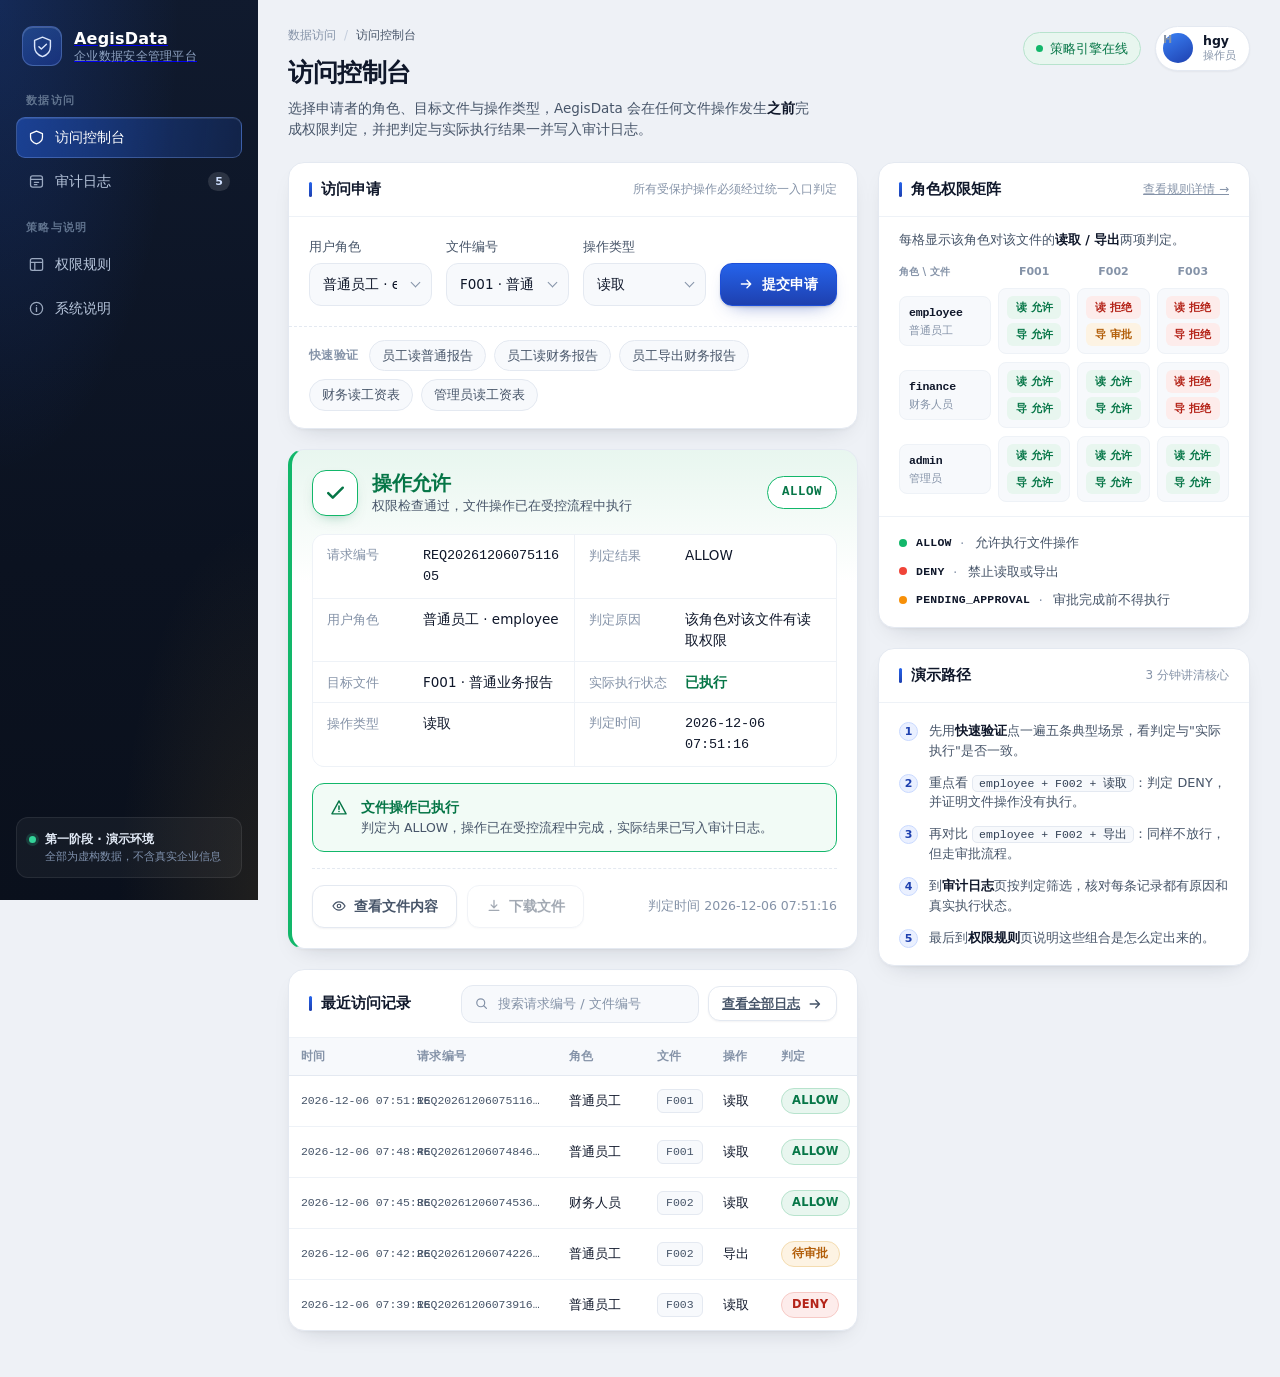
==== code/index.html @ 169d8019 "新增 code/ 干净代码目录（构建自动同步），更新全部截图为线上最终版" ====
<!DOCTYPE html>
<html lang="zh-CN">
<head>
<meta charset="UTF-8">
<meta name="viewport" content="width=device-width, initial-scale=1">
<title>访问控制台 · AegisData 企业数据安全管理平台</title>
<link rel="stylesheet" href="../static/style.css">
</head>
<body data-page="console">

<!-- ══════════ 侧边栏 ══════════ -->
<aside class="sidebar">
  <a class="brand" href="#console">
    <div class="brand__mark" aria-hidden="true">
      <svg viewBox="0 0 32 32" fill="none">
        <path d="M16 3 27 7.5v8.7c0 6.6-4.5 11.6-11 13.8-6.5-2.2-11-7.2-11-13.8V7.5L16 3Z"
              stroke="currentColor" stroke-width="2" stroke-linejoin="round"/>
        <path d="M11 16.2l3.4 3.4L21.5 13" stroke="currentColor" stroke-width="2"
              stroke-linecap="round" stroke-linejoin="round"/>
      </svg>
    </div>
    <div class="brand__text">
      <b>AegisData</b>
      <span>企业数据安全管理平台</span>
    </div>
  </a>

  <nav class="nav" aria-label="主导航">
    <p class="nav__group">数据访问</p>
    <a class="nav__item is-active" href="#console" aria-current="page">
      <svg viewBox="0 0 20 20" fill="none" aria-hidden="true">
        <path d="M10 2.5 17 5.5v4.3c0 3.6-2.8 6.4-7 7.7-4.2-1.3-7-4.1-7-7.7V5.5L10 2.5Z"
              stroke="currentColor" stroke-width="1.5" stroke-linejoin="round"/>
      </svg>
      <span>访问控制台</span>
    </a>
    <a class="nav__item" href="#audit">
      <svg viewBox="0 0 20 20" fill="none" aria-hidden="true">
        <rect x="3" y="3.5" width="14" height="13" rx="2.5" stroke="currentColor" stroke-width="1.5"/>
        <path d="M3 7.5h14M7.5 11h5M7.5 13.8h3" stroke="currentColor" stroke-width="1.5" stroke-linecap="round"/>
      </svg>
      <span>审计日志</span>
      <i class="nav__count" id="navCount">0</i>
    </a>

    <p class="nav__group">策略与说明</p>
    <a class="nav__item" href="#rules">
      <svg viewBox="0 0 20 20" fill="none" aria-hidden="true">
        <rect x="2.8" y="3.2" width="14.4" height="13.6" rx="2.2" stroke="currentColor" stroke-width="1.5"/>
        <path d="M2.8 7.6h14.4M8 7.6v9.2" stroke="currentColor" stroke-width="1.5"/>
      </svg>
      <span>权限规则</span>
    </a>
    <a class="nav__item" href="about.html">
      <svg viewBox="0 0 20 20" fill="none" aria-hidden="true">
        <circle cx="10" cy="10" r="7.2" stroke="currentColor" stroke-width="1.5"/>
        <path d="M10 9v4.4M10 6.6h.01" stroke="currentColor" stroke-width="1.6" stroke-linecap="round"/>
      </svg>
      <span>系统说明</span>
    </a>
  </nav>

  <div class="sidebar__foot">
    <div class="stage">
      <span class="stage__dot"></span>
      <div>
        <b>第一阶段 · 演示环境</b>
        <span>全部为虚构数据，不含真实企业信息</span>
      </div>
    </div>
  </div>
</aside>

<!-- ══════════ 主区域 ══════════ -->
<div class="main">

  <header class="topbar">
    <div class="topbar__head">
      <nav class="topbar__crumbs" aria-label="面包屑">
        <span>数据访问</span><span class="sep">/</span><b>访问控制台</b>
      </nav>
      <h1>访问控制台</h1>
      <p>选择申请者的角色、目标文件与操作类型，AegisData 会在任何文件操作发生<strong>之前</strong>完成权限判定，并把判定与实际执行结果一并写入审计日志。</p>
    </div>
    <div class="topbar__side">
      <span class="chip chip--ok">
        <span class="chip__pulse"></span>策略引擎在线
      </span>
      <div class="whoami">
        <span class="whoami__avatar">H</span>
        <div>
          <b>hgy</b>
          <span>操作员</span>
        </div>
      </div>
    </div>
  </header>

  <div class="grid">

    <!-- ── 左列 ── -->
    <div class="col">

      <!-- 访问申请表单 -->
      <section class="card card--form" id="request">
        <div class="card__head">
          <h2>访问申请</h2>
          <span class="hint">所有受保护操作必须经过统一入口判定</span>
        </div>

        <form class="form" id="requestForm" autocomplete="off">
          <div class="field">
            <label for="role">用户角色</label>
            <div class="select">
              <select id="role" name="user_role">
                <option value="employee">普通员工 · employee</option>
                <option value="finance">财务人员 · finance</option>
                <option value="admin">管理员 · admin</option>
              </select>
            </div>
          </div>

          <div class="field">
            <label for="file">文件编号</label>
            <div class="select">
              <select id="file" name="file_id">
                <option value="F001">F001 · 普通业务报告</option>
                <option value="F002">F002 · 内部财务报告</option>
                <option value="F003">F003 · 敏感工资表</option>
              </select>
            </div>
          </div>

          <div class="field">
            <label for="action">操作类型</label>
            <div class="select">
              <select id="action" name="action">
                <option value="read">读取</option>
                <option value="export">导出</option>
              </select>
            </div>
          </div>

          <button class="btn btn--primary" type="submit" id="submitBtn">
            <svg viewBox="0 0 20 20" fill="none" aria-hidden="true">
              <path d="M3 10h11M10 5.4 14.6 10 10 14.6" stroke="currentColor"
                    stroke-width="1.8" stroke-linecap="round" stroke-linejoin="round"/>
            </svg>
            <span>提交申请</span>
          </button>
        </form>

        <div class="quick">
          <span class="quick__label">快速验证</span>
          <button class="tbtn" type="button" data-r="employee" data-f="F001" data-a="read">员工读普通报告</button>
          <button class="tbtn" type="button" data-r="employee" data-f="F002" data-a="read">员工读财务报告</button>
          <button class="tbtn" type="button" data-r="employee" data-f="F002" data-a="export">员工导出财务报告</button>
          <button class="tbtn" type="button" data-r="finance" data-f="F003" data-a="read">财务读工资表</button>
          <button class="tbtn" type="button" data-r="admin" data-f="F003" data-a="read">管理员读工资表</button>
        </div>
      </section>

      <!-- 判定结果 -->
      <section class="card card--result is-allow" id="result" data-decision="ALLOW">
        <div class="result__top">
          <div class="verdict">
            <span class="verdict__icon" aria-hidden="true">
              <svg viewBox="0 0 24 24" fill="none">
                <path d="M5 12.6l4.4 4.4L19 7.4" stroke="currentColor" stroke-width="2.4"
                      stroke-linecap="round" stroke-linejoin="round"/>
              </svg>
            </span>
            <div class="verdict__text">
              <b id="verdictTitle">操作允许</b>
              <span id="verdictSub">权限检查通过，文件操作已在受控流程中执行</span>
            </div>
          </div>
          <span class="badge" id="decisionBadge">ALLOW</span>
        </div>

        <dl class="kv">
          <div><dt>请求编号</dt><dd class="mono" id="kvRequestId">—</dd></div>
          <div><dt>判定结果</dt><dd id="kvDecision">ALLOW</dd></div>
          <div><dt>用户角色</dt><dd id="kvRole">—</dd></div>
          <div><dt>判定原因</dt><dd id="kvReason">—</dd></div>
          <div><dt>目标文件</dt><dd id="kvFile">—</dd></div>
          <div><dt>实际执行状态</dt><dd id="kvExecuted">—</dd></div>
          <div><dt>操作类型</dt><dd id="kvAction">—</dd></div>
          <div><dt>判定时间</dt><dd class="mono" id="kvTime">—</dd></div>
        </dl>

        <!-- 拦截证据条 -->
        <div class="proof" id="proof">
          <span class="proof__icon" aria-hidden="true">
            <svg viewBox="0 0 24 24" fill="none">
              <path d="M12 3.5 20.5 19h-17L12 3.5Z" stroke="currentColor" stroke-width="1.7" stroke-linejoin="round"/>
              <path d="M12 9.6v4M12 16.2h.01" stroke="currentColor" stroke-width="1.9" stroke-linecap="round"/>
            </svg>
          </span>
          <div class="proof__text">
            <b id="proofTitle">文件操作已执行</b>
            <span id="proofDesc">判定为 ALLOW，操作已在受控流程中完成，实际结果已写入审计日志。</span>
          </div>
        </div>

        <div class="result__acts">
          <button class="btn btn--ghost" type="button" id="btnView" disabled>
            <svg viewBox="0 0 20 20" fill="none" aria-hidden="true">
              <path d="M2.5 10S5.4 4.8 10 4.8 17.5 10 17.5 10 14.6 15.2 10 15.2 2.5 10 2.5 10Z"
                    stroke="currentColor" stroke-width="1.5"/>
              <circle cx="10" cy="10" r="2.2" stroke="currentColor" stroke-width="1.5"/>
            </svg>
            查看文件内容
          </button>
          <button class="btn btn--ghost" type="button" id="btnExport" disabled>
            <svg viewBox="0 0 20 20" fill="none" aria-hidden="true">
              <path d="M10 3v9M6.4 8.6 10 12.2l3.6-3.6M4 15.5h12" stroke="currentColor"
                    stroke-width="1.6" stroke-linecap="round" stroke-linejoin="round"/>
            </svg>
            下载文件
          </button>
          <span class="result__note" id="resultNote"></span>
        </div>
      </section>

      <!-- 最近记录 -->
      <section class="card card--table" id="history">
        <div class="card__head">
          <h2>最近访问记录</h2>
          <div class="card__tools">
            <label class="search">
              <svg viewBox="0 0 20 20" fill="none" aria-hidden="true">
                <circle cx="9" cy="9" r="5.3" stroke="currentColor" stroke-width="1.6"/>
                <path d="M13 13l3.6 3.6" stroke="currentColor" stroke-width="1.6" stroke-linecap="round"/>
              </svg>
              <input type="search" id="search" placeholder="搜索请求编号 / 文件编号">
            </label>
            <a class="btn btn--ghost btn--sm" href="#audit">
              查看全部日志
              <svg viewBox="0 0 20 20" fill="none" aria-hidden="true">
                <path d="M4 10h11M11 5.4 15.6 10 11 14.6" stroke="currentColor"
                      stroke-width="1.7" stroke-linecap="round" stroke-linejoin="round"/>
              </svg>
            </a>
          </div>
        </div>

        <div class="tablewrap">
          <table class="table">
            <thead>
              <tr>
                <th>时间</th>
                <th>请求编号</th>
                <th>角色</th>
                <th>文件</th>
                <th>操作</th>
                <th>判定</th>
                <th>原因</th>
                <th class="ta-c">实际执行</th>
              </tr>
            </thead>
            <tbody id="historyBody"></tbody>
          </table>
        </div>
      </section>
    </div>

    <!-- ── 右列 ── -->
    <div class="col col--side">

      <!-- 权限矩阵 -->
      <section class="card card--matrix" id="matrix">
        <div class="card__head">
          <h2>角色权限矩阵</h2>
          <a class="hint" href="#rules">查看规则详情 →</a>
        </div>
        <p class="matrix__note">每格显示该角色对该文件的<strong>读取 / 导出</strong>两项判定。</p>

        <div class="matrix" role="table" aria-label="角色权限矩阵">
          <div class="matrix__row matrix__row--head" role="row">
            <span role="columnheader">角色 \ 文件</span>
            <span role="columnheader">F001</span>
            <span role="columnheader">F002</span>
            <span role="columnheader">F003</span>
          </div>

          <div class="matrix__row" role="row">
            <span class="matrix__role" role="rowheader"><b>employee</b><i>普通员工</i></span>
            <span class="cell"><i class="pill pill--allow">读 允许</i><i class="pill pill--allow">导 允许</i></span>
            <span class="cell"><i class="pill pill--deny">读 拒绝</i><i class="pill pill--pending">导 审批</i></span>
            <span class="cell"><i class="pill pill--deny">读 拒绝</i><i class="pill pill--deny">导 拒绝</i></span>
          </div>

          <div class="matrix__row" role="row">
            <span class="matrix__role" role="rowheader"><b>finance</b><i>财务人员</i></span>
            <span class="cell"><i class="pill pill--allow">读 允许</i><i class="pill pill--allow">导 允许</i></span>
            <span class="cell"><i class="pill pill--allow">读 允许</i><i class="pill pill--allow">导 允许</i></span>
            <span class="cell"><i class="pill pill--deny">读 拒绝</i><i class="pill pill--deny">导 拒绝</i></span>
          </div>

          <div class="matrix__row" role="row">
            <span class="matrix__role" role="rowheader"><b>admin</b><i>管理员</i></span>
            <span class="cell"><i class="pill pill--allow">读 允许</i><i class="pill pill--allow">导 允许</i></span>
            <span class="cell"><i class="pill pill--allow">读 允许</i><i class="pill pill--allow">导 允许</i></span>
            <span class="cell"><i class="pill pill--allow">读 允许</i><i class="pill pill--allow">导 允许</i></span>
          </div>
        </div>

        <ul class="legend">
          <li><span class="dot dot--allow"></span><b>ALLOW</b>允许执行文件操作</li>
          <li><span class="dot dot--deny"></span><b>DENY</b>禁止读取或导出</li>
          <li><span class="dot dot--pending"></span><b>PENDING_APPROVAL</b>审批完成前不得执行</li>
        </ul>
      </section>

      <!-- 演示路径 -->
      <section class="card">
        <div class="card__head">
          <h2>演示路径</h2>
          <span class="hint">3 分钟讲清核心</span>
        </div>
        <ol class="notes">
          <li>先用<strong>快速验证</strong>点一遍五条典型场景，看判定与"实际执行"是否一致。</li>
          <li>重点看 <code>employee + F002 + 读取</code>：判定 DENY，并证明文件操作没有执行。</li>
          <li>再对比 <code>employee + F002 + 导出</code>：同样不放行，但走审批流程。</li>
          <li>到<strong>审计日志</strong>页按判定筛选，核对每条记录都有原因和真实执行状态。</li>
          <li>最后到<strong>权限规则</strong>页说明这些组合是怎么定出来的。</li>
        </ol>
      </section>
    </div>
  </div>
</div>

<!-- 结果播报（读屏） -->
<p class="sr-only" id="live" role="status" aria-live="polite"></p>

<script src="../static/app.js"></script>
</body>
</html>
---- static/style.css ----
/* ══════════════════════════════════════════════════════════════
   AegisData · 企业数据安全管理平台
   第一阶段前端初稿样式
   ══════════════════════════════════════════════════════════════ */

/* ── 设计令牌 ── */
:root {
  /* 中性色 */
  --bg:            #eef1f6;
  --bg-deep:       #0b1220;
  --surface:       #ffffff;
  --surface-soft:  #f7f9fc;
  --line:          #e4e9f1;
  --line-soft:     #eef2f7;

  /* 文字 */
  --ink:           #0f172a;
  --ink-2:         #475569;
  --ink-3:         #8593a8;

  /* 品牌 */
  --brand:         #1e40af;
  --brand-2:       #2563eb;
  --brand-soft:    #eaf0ff;
  --brand-line:    #c9d9ff;

  --gold:          #b98a2e;

  /* 状态 */
  --allow:         #067647;
  --allow-bg:      #e8f6ef;
  --allow-line:    #b7e3cd;

  --deny:          #b42318;
  --deny-bg:       #fdeceb;
  --deny-line:     #f6c9c5;

  --pending:       #b25e09;
  --pending-bg:    #fdf3e3;
  --pending-line:  #f4dcb0;

  /* 几何 */
  --r-sm: 8px;
  --r:    12px;
  --r-lg: 16px;
  --r-xl: 20px;

  --shadow-sm: 0 1px 2px rgba(15, 23, 42, .05);
  --shadow:    0 2px 4px -2px rgba(15, 23, 42, .06), 0 10px 26px -14px rgba(15, 23, 42, .22);
  --shadow-lg: 0 24px 60px -28px rgba(15, 23, 42, .38);

  --font: "Inter", "Segoe UI Variable Text", "Segoe UI", system-ui,
          -apple-system, "PingFang SC", "Hiragino Sans GB",
          "Microsoft YaHei UI", "Noto Sans SC", sans-serif;
  --mono: "JetBrains Mono", "Cascadia Mono", ui-monospace, "SF Mono",
          Consolas, "Courier New", monospace;

  --sidebar-w: 258px;
}

/* ── 基础 ── */
*, *::before, *::after { box-sizing: border-box; }

html { -webkit-text-size-adjust: 100%; }

body {
  margin: 0;
  min-height: 100vh;
  display: flex;
  font-family: var(--font);
  font-size: 14px;
  line-height: 1.55;
  color: var(--ink);
  background: var(--bg);
  -webkit-font-smoothing: antialiased;
  text-rendering: optimizeLegibility;
}

h1, h2, h3, p, dl, dd, ol, ul, figure { margin: 0; }
ol, ul { padding: 0; list-style: none; }
b, strong { font-weight: 600; }
button, input, select { font: inherit; color: inherit; }
svg { display: block; }

.mono { font-family: var(--mono); font-size: 12.5px; letter-spacing: -.1px; }
.ta-c { text-align: center; }

.sr-only {
  position: absolute; width: 1px; height: 1px; padding: 0; margin: -1px;
  overflow: hidden; clip: rect(0 0 0 0); white-space: nowrap; border: 0;
}

:focus-visible {
  outline: 2px solid var(--brand-2);
  outline-offset: 2px;
  border-radius: 4px;
}

/* ══════════ 侧边栏 ══════════ */
.sidebar {
  width: var(--sidebar-w);
  flex: 0 0 var(--sidebar-w);
  display: flex;
  flex-direction: column;
  gap: 26px;
  padding: 22px 16px;
  color: #cfd9ea;
  background:
    radial-gradient(120% 90% at 0% 0%, rgba(37, 99, 235, .22), transparent 58%),
    radial-gradient(90% 70% at 100% 100%, rgba(185, 138, 46, .12), transparent 60%),
    linear-gradient(178deg, #101a2e 0%, #0b1220 62%, #0a101c 100%);
  position: sticky;
  top: 0;
  height: 100vh;
}

.brand { display: flex; align-items: center; gap: 12px; padding: 4px 6px 0; }

.brand__mark {
  width: 40px; height: 40px;
  flex: 0 0 40px;
  display: grid; place-items: center;
  color: #dbe6fb;
  border-radius: 11px;
  background: linear-gradient(150deg, rgba(59, 130, 246, .34), rgba(30, 64, 175, .5));
  border: 1px solid rgba(147, 180, 250, .3);
  box-shadow: inset 0 1px 0 rgba(255, 255, 255, .16);
}
.brand__mark svg { width: 23px; height: 23px; }

.brand__text { display: flex; flex-direction: column; line-height: 1.25; min-width: 0; }
.brand__text b {
  font-size: 16px; font-weight: 650; letter-spacing: .2px; color: #fff;
}
.brand__text span { font-size: 11.5px; color: #8fa3c2; letter-spacing: .3px; }

.nav { display: flex; flex-direction: column; gap: 3px; }

.nav__group {
  font-size: 10.5px; font-weight: 600; letter-spacing: .13em;
  text-transform: uppercase; color: #61748f;
  padding: 0 10px; margin: 14px 0 6px;
}
.nav__group:first-child { margin-top: 0; }

.nav__item {
  display: flex; align-items: center; gap: 10px;
  padding: 9px 11px;
  border-radius: 9px;
  font-size: 13.5px;
  color: #b9c7dd;
  text-decoration: none;
  border: 1px solid transparent;
  transition: background .16s, color .16s, border-color .16s;
}
.nav__item svg { width: 17px; height: 17px; flex: 0 0 17px; opacity: .82; }
.nav__item:hover { background: rgba(255, 255, 255, .055); color: #eaf0fa; }

.nav__item.is-active {
  color: #fff;
  background: linear-gradient(96deg, rgba(37, 99, 235, .46), rgba(37, 99, 235, .16));
  border-color: rgba(129, 166, 247, .34);
  box-shadow: inset 0 1px 0 rgba(255, 255, 255, .1);
}
.nav__item.is-active svg { opacity: 1; }

.nav__count {
  margin-left: auto;
  font-style: normal; font-size: 11px; font-weight: 600;
  padding: 1px 7px; border-radius: 999px;
  color: #cfe0ff; background: rgba(255, 255, 255, .12);
}

.sidebar__foot { margin-top: auto; }

.stage {
  display: flex; gap: 9px; align-items: flex-start;
  padding: 12px;
  border-radius: var(--r);
  background: rgba(255, 255, 255, .045);
  border: 1px solid rgba(255, 255, 255, .08);
}
.stage__dot {
  width: 7px; height: 7px; flex: 0 0 7px; margin-top: 6px;
  border-radius: 50%; background: #34d399;
  box-shadow: 0 0 0 3px rgba(52, 211, 153, .18);
}
.stage b { display: block; font-size: 12px; color: #e3ebf7; }
.stage span { display: block; font-size: 11px; color: #7f91ad; line-height: 1.5; }

/* ══════════ 主区域 ══════════ */
.main {
  flex: 1 1 auto;
  min-width: 0;
  padding: 26px 30px 46px;
}

/* ── 顶栏 ── */
.topbar {
  display: flex; align-items: flex-start; justify-content: space-between;
  gap: 26px; flex-wrap: wrap;
  margin-bottom: 22px;
}
.topbar__head h1 {
  font-size: 25px; font-weight: 650; letter-spacing: -.4px;
}
.topbar__head p {
  margin-top: 6px; max-width: 62ch;
  font-size: 13.5px; color: var(--ink-2);
}
.topbar__head strong { color: var(--ink); font-weight: 600; }

.topbar__side { display: flex; align-items: center; gap: 14px; }

.chip {
  display: inline-flex; align-items: center; gap: 7px;
  padding: 6px 12px; border-radius: 999px;
  font-size: 12.5px; font-weight: 550;
}
.chip--ok {
  color: var(--allow);
  background: var(--allow-bg);
  border: 1px solid var(--allow-line);
}
.chip__pulse {
  width: 7px; height: 7px; border-radius: 50%; background: #12b76a;
  box-shadow: 0 0 0 0 rgba(18, 183, 106, .5);
  animation: pulse 2.4s ease-out infinite;
}
@keyframes pulse {
  0%   { box-shadow: 0 0 0 0 rgba(18, 183, 106, .45); }
  70%  { box-shadow: 0 0 0 8px rgba(18, 183, 106, 0); }
  100% { box-shadow: 0 0 0 0 rgba(18, 183, 106, 0); }
}

.whoami {
  display: flex; align-items: center; gap: 10px;
  padding: 6px 13px 6px 7px;
  border-radius: 999px;
  background: var(--surface);
  border: 1px solid var(--line);
  box-shadow: var(--shadow-sm);
}
.whoami__avatar {
  width: 30px; height: 30px; flex: 0 0 30px;
  display: grid; place-items: center;
  border-radius: 50%;
  font-size: 13px; font-weight: 650; color: #fff;
  background: linear-gradient(150deg, #3b82f6, #1e40af);
}
.whoami b { display: block; font-size: 12.5px; line-height: 1.3; }
.whoami span { display: block; font-size: 11px; color: var(--ink-3); line-height: 1.3; }

/* ── 栅格 ── */
.grid {
  display: grid;
  grid-template-columns: minmax(0, 1fr) 372px;
  gap: 20px;
  align-items: start;
}
.col { display: flex; flex-direction: column; gap: 20px; min-width: 0; }

@media (max-width: 1220px) {
  .grid { grid-template-columns: minmax(0, 1fr); }
  .col--side { flex-direction: row; flex-wrap: wrap; }
  .col--side > .card { flex: 1 1 340px; }
}

/* ── 卡片 ── */
.card {
  background: var(--surface);
  border: 1px solid var(--line);
  border-radius: var(--r-lg);
  box-shadow: var(--shadow);
  overflow: hidden;
}

.card__head {
  display: flex; align-items: center; justify-content: space-between;
  gap: 14px; flex-wrap: wrap;
  padding: 15px 20px;
  border-bottom: 1px solid var(--line-soft);
}
.card__head h2 {
  font-size: 14.5px; font-weight: 650; letter-spacing: -.1px;
  display: flex; align-items: center; gap: 9px;
}
.card__head h2::before {
  content: ""; width: 3px; height: 15px; border-radius: 2px;
  background: linear-gradient(180deg, var(--brand-2), var(--brand));
}
.hint { font-size: 12px; color: var(--ink-3); }
.card__tools { display: flex; align-items: center; gap: 9px; }

/* ══════════ 表单 ══════════ */
.form {
  display: grid;
  grid-template-columns: repeat(3, minmax(0, 1fr)) auto;
  gap: 14px;
  align-items: end;
  padding: 20px;
}
@media (max-width: 900px) {
  .form { grid-template-columns: minmax(0, 1fr); }
}

.field { display: flex; flex-direction: column; gap: 7px; min-width: 0; }
.field label { font-size: 12.5px; font-weight: 550; color: var(--ink-2); }

.select { position: relative; }
.select::after {
  content: ""; position: absolute; right: 13px; top: 50%;
  width: 7px; height: 7px; margin-top: -5px;
  border-right: 1.7px solid var(--ink-3);
  border-bottom: 1.7px solid var(--ink-3);
  transform: rotate(45deg);
  pointer-events: none;
}
.select select {
  appearance: none; -webkit-appearance: none;
  width: 100%;
  padding: 10px 34px 10px 13px;
  border-radius: var(--r);
  border: 1px solid var(--line);
  background: var(--surface-soft);
  font-size: 13.5px; font-weight: 500;
  cursor: pointer;
  transition: border-color .16s, box-shadow .16s, background .16s;
}
.select select:hover { border-color: #cfd8e6; background: #fff; }
.select select:focus {
  outline: none;
  border-color: var(--brand-2);
  background: #fff;
  box-shadow: 0 0 0 3.5px rgba(37, 99, 235, .13);
}

/* ── 按钮 ── */
.btn {
  display: inline-flex; align-items: center; justify-content: center; gap: 7px;
  padding: 10px 18px;
  border-radius: var(--r);
  border: 1px solid transparent;
  font-size: 13.5px; font-weight: 600;
  cursor: pointer;
  white-space: nowrap;
  transition: transform .1s, background .16s, border-color .16s,
              color .16s, box-shadow .16s, opacity .16s;
}
.btn svg { width: 16px; height: 16px; }
.btn:active { transform: translateY(1px); }

.btn--primary {
  color: #fff;
  background: linear-gradient(180deg, var(--brand-2), var(--brand));
  border-color: #1d4ed8;
  box-shadow: 0 1px 2px rgba(15, 23, 42, .18), 0 8px 20px -12px rgba(30, 64, 175, .75);
}
.btn--primary:hover { background: linear-gradient(180deg, #3b82f6, #1d4ed8); }
.btn--primary[disabled] { opacity: .6; cursor: progress; }

.btn--ghost {
  color: var(--ink-2);
  background: var(--surface);
  border-color: var(--line);
  box-shadow: var(--shadow-sm);
}
.btn--ghost:hover:not([disabled]) {
  color: var(--brand);
  border-color: var(--brand-line);
  background: var(--brand-soft);
}
.btn--ghost[disabled] { opacity: .5; cursor: not-allowed; }
.btn--sm { padding: 7px 13px; font-size: 12.5px; }

/* ── 快速验证 ── */
.quick {
  display: flex; align-items: center; gap: 8px; flex-wrap: wrap;
  padding: 13px 20px 17px;
  border-top: 1px dashed var(--line);
}
.quick__label {
  font-size: 11.5px; font-weight: 600; letter-spacing: .04em;
  color: var(--ink-3); margin-right: 2px;
}
.tbtn {
  padding: 5px 12px;
  border-radius: 999px;
  border: 1px solid var(--line);
  background: var(--surface-soft);
  font-size: 12.5px; color: var(--ink-2);
  cursor: pointer;
  transition: all .15s;
}
.tbtn:hover {
  color: var(--brand); border-color: var(--brand-line);
  background: var(--brand-soft);
}

/* ══════════ 判定结果 ══════════ */
.card--result {
  position: relative;
  padding: 20px;
  border-left: 4px solid var(--accent-line, var(--allow-line));
  background:
    linear-gradient(180deg, var(--accent-bg, var(--allow-bg)) 0%, rgba(255, 255, 255, 0) 132px),
    var(--surface);
}

.card--result.is-allow {
  --accent: var(--allow); --accent-bg: var(--allow-bg);
  --accent-line: #12b76a; --accent-soft: #f2fbf6;
}
.card--result.is-deny {
  --accent: var(--deny); --accent-bg: var(--deny-bg);
  --accent-line: #f04438; --accent-soft: #fef6f5;
}
.card--result.is-pending {
  --accent: var(--pending); --accent-bg: var(--pending-bg);
  --accent-line: #f79009; --accent-soft: #fffaf2;
}

.card--result.is-flash { animation: flash .5s ease-out; }
@keyframes flash {
  0%   { box-shadow: 0 0 0 0 color-mix(in srgb, var(--accent) 34%, transparent); }
  100% { box-shadow: 0 0 0 14px transparent; }
}

.result__top {
  display: flex; align-items: center; justify-content: space-between;
  gap: 16px; flex-wrap: wrap;
  margin-bottom: 18px;
}

.verdict { display: flex; align-items: center; gap: 14px; min-width: 0; }

.verdict__icon {
  width: 46px; height: 46px; flex: 0 0 46px;
  display: grid; place-items: center;
  border-radius: 14px;
  color: var(--accent);
  background: #fff;
  border: 1px solid var(--accent-line);
  box-shadow: 0 6px 16px -10px color-mix(in srgb, var(--accent) 70%, transparent);
}
.verdict__icon svg { width: 25px; height: 25px; }

.verdict__text b {
  display: block;
  font-size: 20px; font-weight: 650; letter-spacing: -.3px;
  color: var(--accent);
  line-height: 1.3;
}
.verdict__text span { display: block; font-size: 13px; color: var(--ink-2); }

.badge {
  padding: 6px 14px;
  border-radius: 999px;
  font-family: var(--mono);
  font-size: 12.5px; font-weight: 600; letter-spacing: .04em;
  color: var(--accent);
  background: #fff;
  border: 1px solid var(--accent-line);
}

/* 键值表 */
.kv {
  display: grid;
  grid-template-columns: repeat(2, minmax(0, 1fr));
  gap: 1px;
  background: var(--line-soft);
  border: 1px solid var(--line-soft);
  border-radius: var(--r);
  overflow: hidden;
}
.kv > div {
  display: flex; align-items: baseline; gap: 12px;
  padding: 10px 14px;
  background: var(--surface);
}
.kv dt {
  flex: 0 0 84px;
  font-size: 12.5px; color: var(--ink-3);
}
.kv dd {
  flex: 1 1 auto; min-width: 0;
  font-size: 13.5px; font-weight: 500;
  overflow-wrap: anywhere;
}
@media (max-width: 760px) { .kv { grid-template-columns: minmax(0, 1fr); } }

/* 拦截证据条 */
.proof {
  display: flex; align-items: flex-start; gap: 12px;
  margin-top: 16px;
  padding: 13px 16px;
  border-radius: var(--r);
  background: var(--accent-soft);
  border: 1px solid var(--accent-line);
}
.proof__icon { color: var(--accent); flex: 0 0 20px; margin-top: 1px; }
.proof__icon svg { width: 20px; height: 20px; }
.proof__text b { display: block; font-size: 13.5px; color: var(--accent); }
.proof__text span { display: block; font-size: 12.5px; color: var(--ink-2); }

.result__acts {
  display: flex; align-items: center; gap: 10px; flex-wrap: wrap;
  margin-top: 16px;
  padding-top: 16px;
  border-top: 1px dashed var(--line);
}
.result__note { font-size: 12.5px; color: var(--ink-3); margin-left: auto; }

/* ══════════ 表格 ══════════ */
.card--table .card__head { padding-bottom: 14px; }

.search {
  display: flex; align-items: center; gap: 7px;
  padding: 7px 12px;
  border-radius: var(--r);
  background: var(--surface-soft);
  border: 1px solid var(--line);
  transition: border-color .16s, box-shadow .16s, background .16s;
}
.search:focus-within {
  background: #fff;
  border-color: var(--brand-2);
  box-shadow: 0 0 0 3.5px rgba(37, 99, 235, .13);
}
.search svg { width: 15px; height: 15px; color: var(--ink-3); }
.search input {
  width: 190px; border: 0; background: none; outline: none;
  font-size: 13px;
}
.filters .search input { width: 236px; }
.search input::placeholder { color: var(--ink-3); }

.tablewrap { overflow-x: auto; }

.table { width: 100%; border-collapse: collapse; table-layout: fixed; }
.table th {
  padding: 10px 12px;
  font-size: 11.5px; font-weight: 600; letter-spacing: .03em;
  color: var(--ink-3);
  text-align: left; white-space: nowrap;
  background: var(--surface-soft);
  border-bottom: 1px solid var(--line);
  position: sticky; top: 0; z-index: 1;
}
.table td {
  padding: 12px;
  font-size: 13px;
  border-bottom: 1px solid var(--line-soft);
  vertical-align: middle;
}

/* 列宽（table-layout: fixed） */
.table th:nth-child(1), .table td:nth-child(1) { width: 116px; }  /* 时间 */
.table th:nth-child(2), .table td:nth-child(2) { width: 152px; }  /* 请求编号 */
.table th:nth-child(3), .table td:nth-child(3) { width: 88px;  }  /* 角色 */
.table th:nth-child(4), .table td:nth-child(4) { width: 66px;  }  /* 文件 */
.table th:nth-child(5), .table td:nth-child(5) { width: 58px;  }  /* 操作 */
.table th:nth-child(6), .table td:nth-child(6) { width: 104px; }  /* 判定 */
.table th:nth-child(8), .table td:nth-child(8) { width: 100px; }  /* 实际执行 */

.table td.c-time { font-size: 11.5px; white-space: nowrap; }
.table td.c-req  { font-size: 11.5px; white-space: nowrap; overflow: hidden; text-overflow: ellipsis; }
.table td.c-act  { white-space: nowrap; }

/* 长代码标识符（如 check_permission）允许在符号处换行，避免撑破单元格 */
.table td .mono, .table td code { overflow-wrap: anywhere; word-break: break-word; }
.table tbody tr:last-child td { border-bottom: 0; }
.table tbody tr { transition: background .14s; }
.table tbody tr:hover { background: #f9fbfe; }
.table tbody tr.is-new { animation: rowin .45s ease-out; }
@keyframes rowin {
  from { background: #eaf2ff; }
  to   { background: transparent; }
}
.table .mono { color: var(--ink-2); }
.table .reason {
  color: var(--ink-2);
  overflow: hidden; text-overflow: ellipsis; white-space: nowrap;
}

/* 表格内小徽标 */
.tag {
  display: inline-block;
  padding: 3px 10px;
  border-radius: 999px;
  font-size: 11.5px; font-weight: 600; letter-spacing: .02em;
  white-space: nowrap;
}
.tag--allow   { color: var(--allow);   background: var(--allow-bg);   border: 1px solid var(--allow-line); }
.tag--deny    { color: var(--deny);    background: var(--deny-bg);    border: 1px solid var(--deny-line); }
.tag--pending { color: var(--pending); background: var(--pending-bg); border: 1px solid var(--pending-line); }

.tag-code {
  display: inline-block;
  padding: 2px 8px; border-radius: 6px;
  font-family: var(--mono); font-size: 11.5px; font-weight: 500;
  color: var(--ink-2); background: var(--surface-soft);
  border: 1px solid var(--line);
}

.exec { display: inline-flex; align-items: center; gap: 6px; font-size: 12.5px; font-weight: 550; white-space: nowrap; }
.exec svg { width: 15px; height: 15px; }
.exec--yes { color: var(--allow); }
.exec--no  { color: var(--ink-3); }

.empty {
  padding: 34px 20px;
  text-align: center;
  font-size: 13px; color: var(--ink-3);
}

/* ══════════ 权限矩阵 ══════════ */
.matrix__note {
  padding: 13px 20px 0;
  font-size: 12.5px; color: var(--ink-2);
}
.matrix__note strong { color: var(--ink); }

.matrix {
  padding: 14px 20px 4px;
  display: flex; flex-direction: column;
  gap: 8px;
  max-width: 620px;
}

.matrix__row {
  display: grid;
  grid-template-columns: 92px repeat(3, minmax(0, 1fr));
  gap: 7px;
  align-items: center;
}
.matrix__row--head span {
  display: flex; align-items: center;
  font-size: 11px; font-weight: 600; letter-spacing: 0;
  color: var(--ink-3);
  text-align: center;
  white-space: nowrap;
}
.matrix__row--head span:nth-child(n+2) { justify-content: center; }
.matrix__row--head span:first-child { text-align: left; justify-content: flex-start; font-size: 10px; }

.matrix__role {
  display: flex; flex-direction: column;
  padding: 7px 9px;
  border-radius: var(--r-sm);
  background: var(--surface-soft);
  border: 1px solid var(--line-soft);
}
.matrix__role b {
  font-family: var(--mono);
  font-size: 11.5px; font-weight: 600; color: var(--ink);
  letter-spacing: -.2px;
}
.matrix__role i { font-style: normal; font-size: 10.5px; color: var(--ink-3); }

.cell {
  display: flex; flex-direction: column; gap: 4px;
  padding: 7px 8px;
  border-radius: var(--r-sm);
  background: var(--surface-soft);
  border: 1px solid var(--line-soft);
}

.pill {
  display: block;
  padding: 3px 8px;
  border-radius: 6px;
  font-style: normal;
  font-size: 11px; font-weight: 600; letter-spacing: .01em;
  text-align: center;
  white-space: nowrap;
}
.pill--allow   { color: var(--allow);   background: var(--allow-bg); }
.pill--deny    { color: var(--deny);    background: var(--deny-bg); }
.pill--pending { color: var(--pending); background: var(--pending-bg); }

.legend {
  display: flex; flex-direction: column; gap: 9px;
  padding: 16px 20px 18px;
  margin-top: 10px;
  border-top: 1px solid var(--line-soft);
}
.legend li {
  display: flex; align-items: center; gap: 9px;
  font-size: 12.5px; color: var(--ink-2);
}
.legend b {
  font-family: var(--mono); font-size: 11.5px; letter-spacing: .02em;
  color: var(--ink);
}
.legend b::after { content: " · "; color: var(--ink-3); font-weight: 400; }

.dot { width: 8px; height: 8px; flex: 0 0 8px; border-radius: 50%; }
.dot--allow   { background: #12b76a; }
.dot--deny    { background: #f04438; }
.dot--pending { background: #f79009; }

/* ══════════ 系统说明 ══════════ */
.notes {
  counter-reset: n;
  display: flex; flex-direction: column; gap: 12px;
  padding: 18px 20px;
}
.notes li {
  counter-increment: n;
  position: relative;
  padding-left: 30px;
  font-size: 12.8px; color: var(--ink-2);
}
.notes li::before {
  content: counter(n);
  position: absolute; left: 0; top: 1px;
  width: 19px; height: 19px;
  display: grid; place-items: center;
  border-radius: 50%;
  font-size: 11px; font-weight: 650;
  color: var(--brand);
  background: var(--brand-soft);
  border: 1px solid var(--brand-line);
}
.notes strong { color: var(--ink); font-weight: 600; }
.notes code {
  font-family: var(--mono); font-size: 11.5px;
  padding: 1px 6px; border-radius: 5px;
  color: #334155; background: var(--surface-soft);
  border: 1px solid var(--line);
}

.disclaimer {
  padding: 13px 20px 17px;
  font-size: 11.8px; line-height: 1.6; color: var(--ink-3);
  border-top: 1px dashed var(--line);
  background: var(--surface-soft);
}

/* ══════════════════════════════════════════════════════════════
   多页站：页面级组件
   ══════════════════════════════════════════════════════════════ */

/* ── 通用小工具 ── */
.stack   { display: flex; flex-direction: column; gap: 20px; }
.mt-20   { margin-top: 20px; }
.muted   { color: var(--ink-3); }

.topbar__crumbs {
  display: flex; align-items: center; gap: 8px;
  font-size: 12px; color: var(--ink-3);
  margin-bottom: 9px;
}
.topbar__crumbs b { color: var(--ink-2); font-weight: 550; }
.topbar__crumbs .sep { color: #c3cddc; }

.topbar__acts { display: flex; align-items: center; gap: 9px; }
.topbar__side { flex-wrap: wrap; justify-content: flex-end; }

/* ── 统计卡 ── */
.stats {
  display: grid;
  grid-template-columns: repeat(4, minmax(0, 1fr));
  gap: 14px;
}
@media (max-width: 1000px) { .stats { grid-template-columns: repeat(2, minmax(0, 1fr)); } }
@media (max-width: 560px)  { .stats { grid-template-columns: minmax(0, 1fr); } }

.stat {
  position: relative;
  padding: 15px 17px;
  border-radius: var(--r-lg);
  background: var(--surface);
  border: 1px solid var(--line);
  box-shadow: var(--shadow-sm);
  overflow: hidden;
}
.stat::before {
  content: ""; position: absolute; inset: 0 auto 0 0; width: 3px;
  background: var(--accent, #cbd5e1);
}
.stat dt {
  font-size: 12px; color: var(--ink-3);
  display: flex; align-items: center; gap: 6px;
}
.stat dd {
  margin: 6px 0 0;
  font-size: 26px; font-weight: 650; letter-spacing: -.6px;
  line-height: 1.15;
  font-variant-numeric: tabular-nums;
}
.stat__sub { display: block; margin-top: 3px; font-size: 11.5px; color: var(--ink-3); }
.stat--allow   { --accent: #12b76a; }
.stat--deny    { --accent: #f04438; }
.stat--pending { --accent: #f79009; }
.stat--all     { --accent: var(--brand-2); }

/* ── 筛选栏 ── */
.filters {
  display: flex; align-items: center; gap: 10px; flex-wrap: wrap;
  padding: 14px 20px;
  border-bottom: 1px solid var(--line-soft);
  background: var(--surface-soft);
}
.filters__label { font-size: 12px; color: var(--ink-3); }
.filters__grow  { flex: 1 1 auto; }

.seg {
  display: inline-flex; gap: 2px;
  padding: 3px;
  border-radius: 10px;
  background: #e9eef6;
  border: 1px solid var(--line);
}
.seg__btn {
  padding: 6px 13px;
  border: 0; border-radius: 7px;
  background: transparent;
  font-size: 12.5px; font-weight: 550; color: var(--ink-2);
  cursor: pointer;
  transition: background .15s, color .15s, box-shadow .15s;
}
.seg__btn:hover { color: var(--ink); }
.seg__btn[aria-pressed="true"] {
  color: var(--brand);
  background: #fff;
  box-shadow: 0 1px 3px rgba(15, 23, 42, .13);
}

/* ── 表格行可点 ── */
.table tbody tr.is-row { cursor: pointer; }
.table tbody tr.is-row[aria-selected="true"] {
  background: var(--brand-soft);
  box-shadow: inset 3px 0 0 var(--brand-2);
}
.table tbody tr.is-row:focus-visible { outline-offset: -2px; }

.linkbtn {
  border: 0; background: none; padding: 0;
  font-size: 12.5px; font-weight: 550; color: var(--brand-2);
  cursor: pointer;
}
.linkbtn:hover { text-decoration: underline; }

/* ── 详情抽屉（审计日志） ── */
.drawer {
  position: fixed; inset: 0 0 0 auto;
  width: 408px; max-width: 92vw;
  display: flex; flex-direction: column;
  background: var(--surface);
  border-left: 1px solid var(--line);
  box-shadow: var(--shadow-lg);
  transform: translateX(102%);
  transition: transform .26s cubic-bezier(.32, .72, 0, 1);
  z-index: 40;
}
.drawer.is-open { transform: translateX(0); }

.drawer__head {
  display: flex; align-items: flex-start; justify-content: space-between;
  gap: 14px;
  padding: 18px 20px;
  border-bottom: 1px solid var(--line-soft);
}
.drawer__head h3 { font-size: 15px; font-weight: 650; }
.drawer__head p  { font-size: 12px; color: var(--ink-3); margin-top: 3px; }

.xbtn {
  width: 30px; height: 30px; flex: 0 0 30px;
  display: grid; place-items: center;
  border-radius: 8px; border: 1px solid var(--line);
  background: var(--surface); color: var(--ink-3);
  cursor: pointer;
  transition: all .15s;
}
.xbtn:hover { color: var(--deny); border-color: var(--deny-line); background: var(--deny-bg); }
.xbtn svg { width: 15px; height: 15px; }

.drawer__body { flex: 1 1 auto; overflow-y: auto; padding: 18px 20px 26px; }
.drawer__body section + section { margin-top: 22px; }
.drawer__body h4 {
  font-size: 11.5px; font-weight: 600; letter-spacing: .06em;
  text-transform: uppercase; color: var(--ink-3);
  margin-bottom: 10px;
}
.drawer__foot { padding: 14px 20px; border-top: 1px solid var(--line-soft); background: var(--surface-soft); }
.drawer__foot p { font-size: 11.8px; color: var(--ink-3); line-height: 1.6; }

.scrim {
  position: fixed; inset: 0;
  background: rgba(11, 18, 32, .42);
  backdrop-filter: blur(1.5px);
  opacity: 0; visibility: hidden;
  transition: opacity .26s, visibility .26s;
  z-index: 39;
}
.scrim.is-open { opacity: 1; visibility: visible; }

.dl { display: flex; flex-direction: column; gap: 1px; background: var(--line-soft); border: 1px solid var(--line-soft); border-radius: var(--r); overflow: hidden; }
.dl__row { display: flex; align-items: baseline; gap: 12px; padding: 9px 13px; background: var(--surface); }
.dl__row dt { flex: 0 0 92px; font-size: 12.5px; color: var(--ink-3); }
.dl__row dd { flex: 1 1 auto; min-width: 0; font-size: 13px; font-weight: 500; overflow-wrap: anywhere; }

/* ── 时间线（系统说明 / 阶段计划） ── */
.roadmap { display: flex; flex-direction: column; gap: 0; padding: 4px 20px 20px; }

.phase {
  position: relative;
  padding: 16px 0 16px 30px;
  border-left: 2px solid var(--line);
}
.phase:last-child { border-left-color: transparent; }
.phase::before {
  content: ""; position: absolute; left: -7px; top: 22px;
  width: 12px; height: 12px; border-radius: 50%;
  background: #fff; border: 2.5px solid #cbd5e1;
}
.phase--done::before  { background: #12b76a; border-color: #12b76a; box-shadow: 0 0 0 3px rgba(18,183,106,.16); }
.phase--now::before   { background: var(--brand-2); border-color: var(--brand-2); box-shadow: 0 0 0 4px rgba(37,99,235,.16); }
.phase--next::before  { background: #fff; border-color: #cbd5e1; }

.phase__no {
  font-family: var(--mono); font-size: 11px; font-weight: 600;
  color: var(--ink-3); letter-spacing: .04em;
}
.phase h4 { font-size: 14px; font-weight: 650; margin: 4px 0 6px; }
.phase p  { font-size: 12.8px; color: var(--ink-2); }
.phase__tags { display: flex; gap: 6px; flex-wrap: wrap; margin-top: 10px; }
.phase--now h4 { color: var(--brand); }

.chipx {
  display: inline-block;
  padding: 2.5px 9px; border-radius: 999px;
  font-size: 11.5px; font-weight: 550;
  color: var(--ink-2); background: var(--surface-soft);
  border: 1px solid var(--line);
}

/* ── 代码块 ── */
.code {
  margin: 0;
  padding: 15px 17px;
  border-radius: var(--r);
  background: #0e1729;
  border: 1px solid #1e2b45;
  color: #cbd8ee;
  font-family: var(--mono);
  font-size: 12.3px; line-height: 1.75;
  overflow-x: auto;
  tab-size: 2;
}
.code .k { color: #7dd3fc; }   /* 关键字 */
.code .s { color: #a5e6a5; }   /* 字符串 */
.code .c { color: #6b7f9e; }   /* 注释 */
.code .f { color: #fcd34d; }   /* 函数名 */

.code-note {
  padding: 10px 20px 16px;
  font-size: 11.8px; color: var(--ink-3);
}

/* ── 文档型内容（交付物、字段说明） ── */
.doclist { display: flex; flex-direction: column; }
.doclist__item {
  display: flex; align-items: flex-start; gap: 12px;
  padding: 13px 20px;
  border-bottom: 1px solid var(--line-soft);
}
.doclist__item:last-child { border-bottom: 0; }
.doclist__ico {
  width: 32px; height: 32px; flex: 0 0 32px;
  display: grid; place-items: center;
  border-radius: 9px;
  color: var(--brand);
  background: var(--brand-soft);
  border: 1px solid var(--brand-line);
}
.doclist__ico svg { width: 16px; height: 16px; }
.doclist__item b { display: block; font-size: 13px; }
.doclist__item span { display: block; font-size: 12px; color: var(--ink-3); }
.doclist__item .mono { font-size: 11.5px; color: var(--ink-2); }

.tbl-code { font-family: var(--mono); font-size: 12px; color: var(--ink-2); }

/* 移动端：抽屉全宽 */
@media (max-width: 520px) {
  .drawer { width: 100%; }
}

/* ── 窄屏 ── */
@media (max-width: 980px) {
  body { flex-direction: column; }
  .sidebar {
    width: 100%; flex: 0 0 auto; height: auto; position: static;
    flex-direction: row; align-items: center; gap: 18px;
    padding: 14px 18px; overflow-x: auto;
  }
  .nav { flex-direction: row; gap: 4px; }
  .nav__group { display: none; }
  .nav__item span { display: none; }
  .nav__item { padding: 9px; }
  .nav__count { display: none; }
  .sidebar__foot { display: none; }
  .main { padding: 20px 18px 40px; }
}

@media (prefers-reduced-motion: reduce) {
  *, *::before, *::after { animation: none !important; transition: none !important; }
}
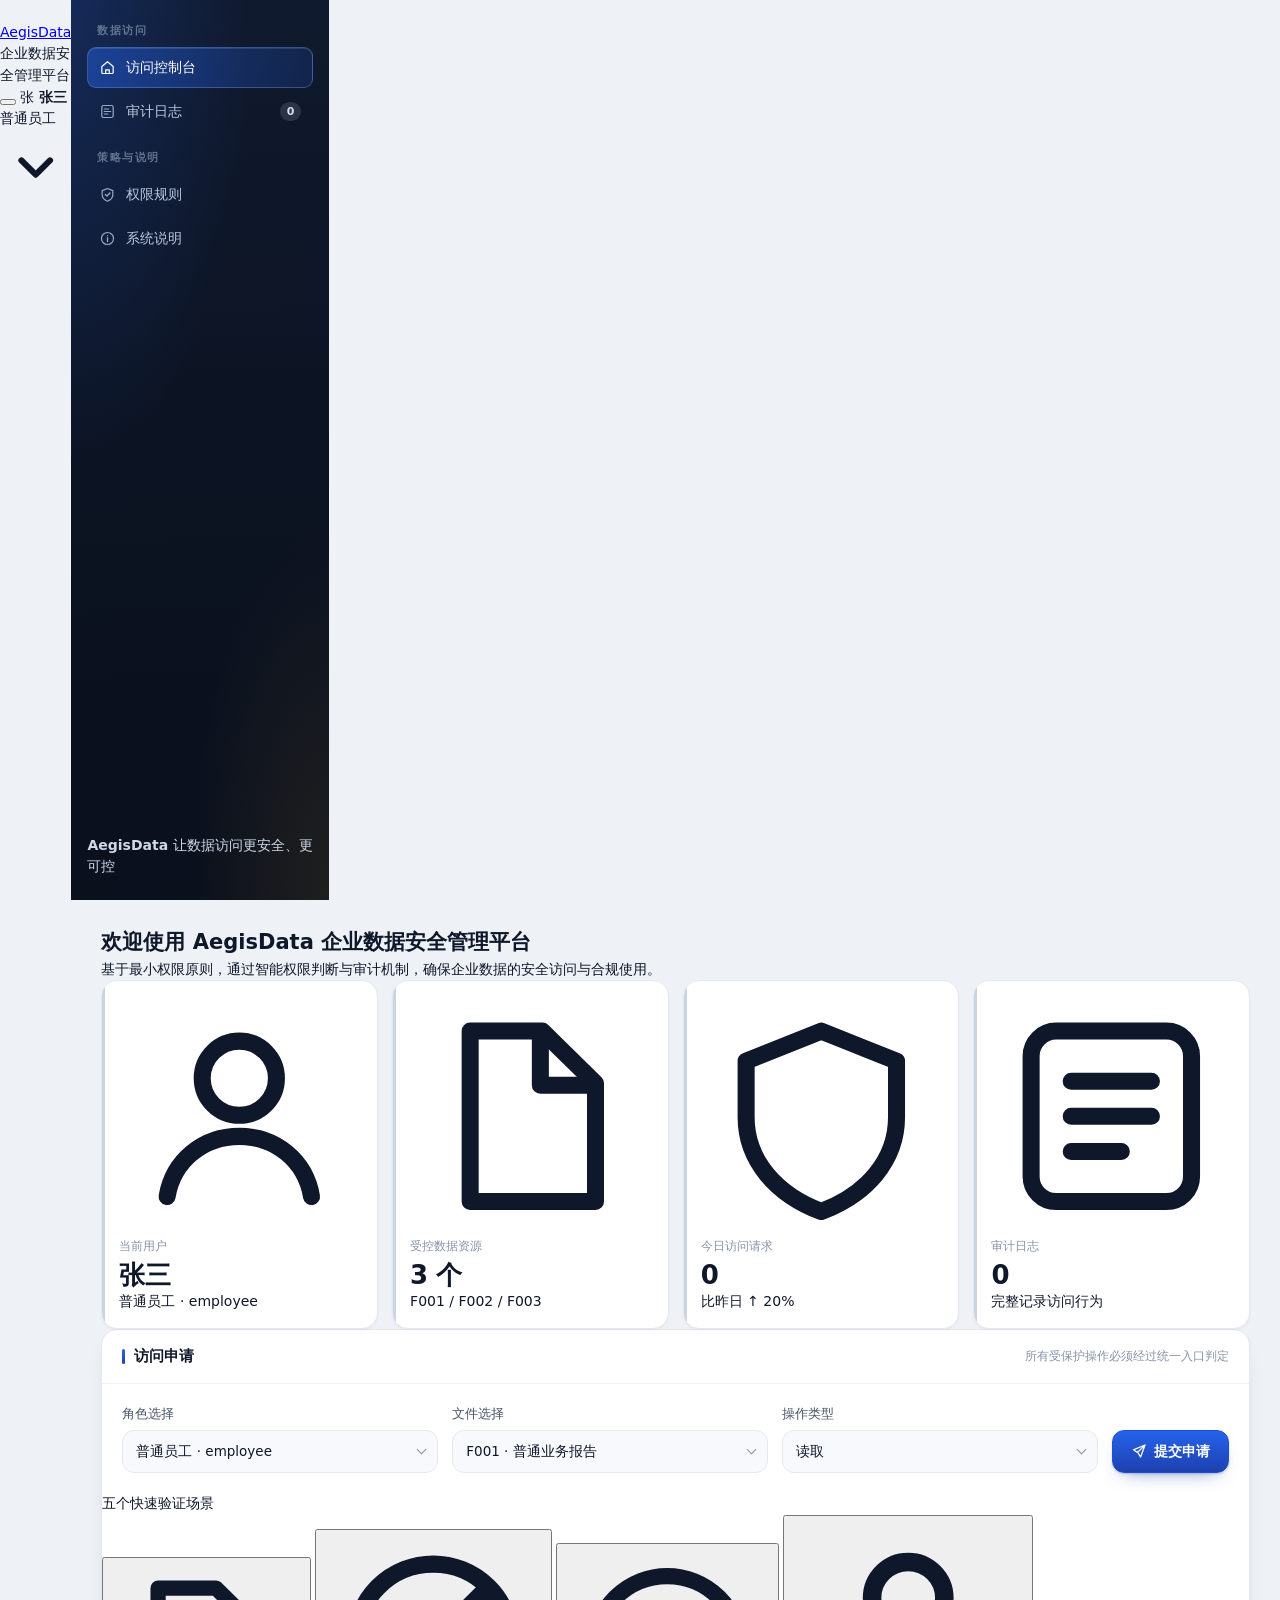
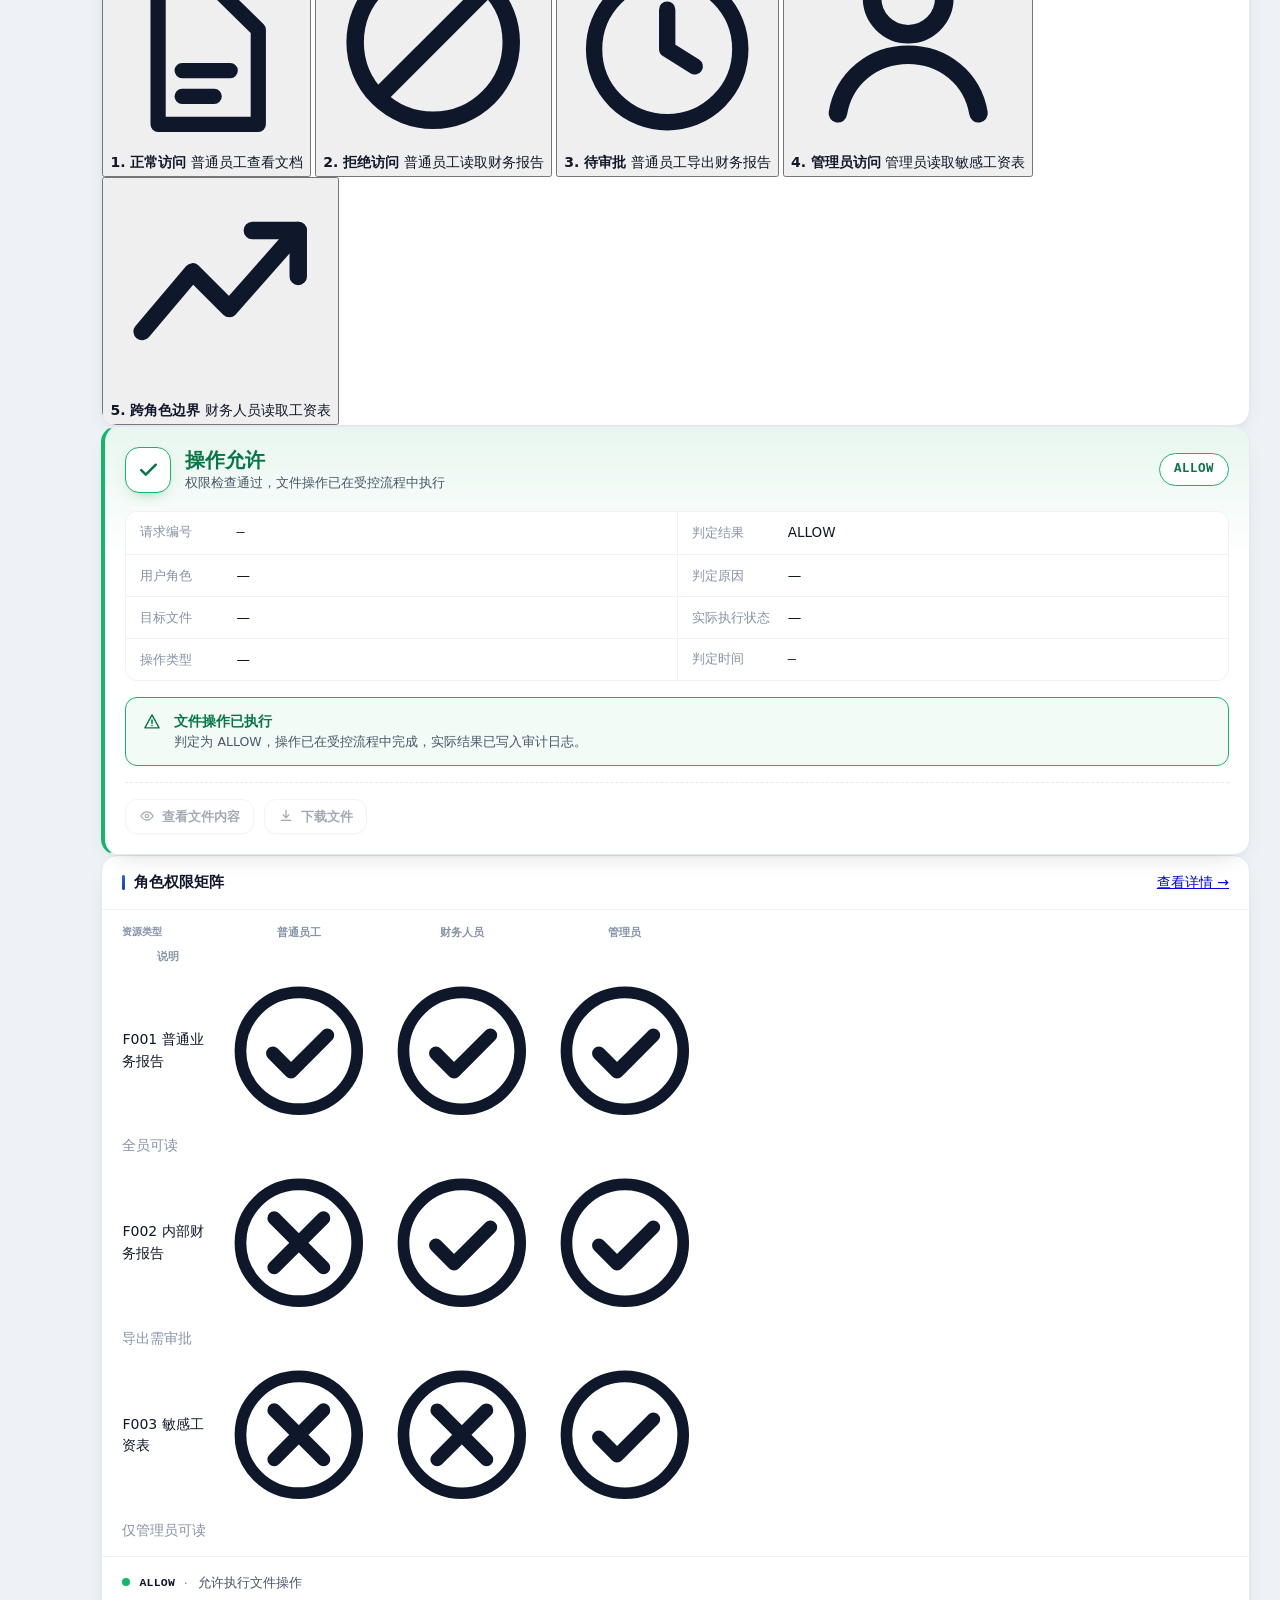
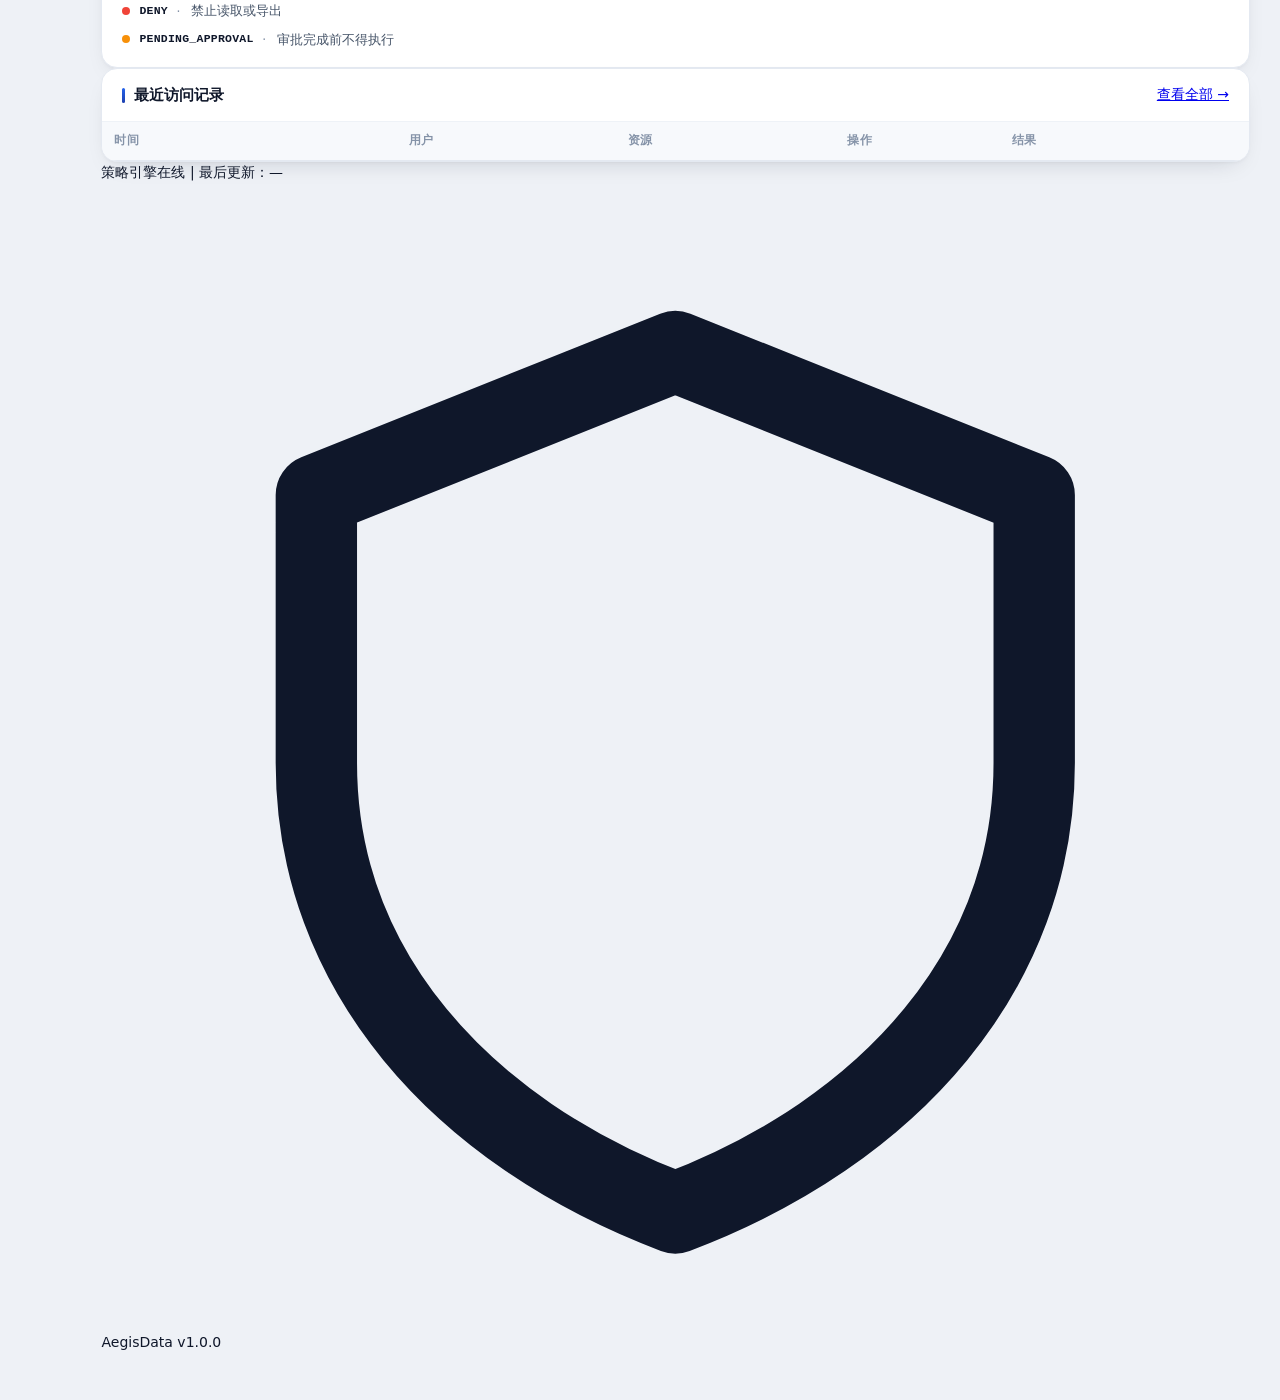
==== commit 23acd9b1: "按新版设计稿重构界面：浅色横向布局、顶部栏与新版 Logo，新增概览统计与场景化快速验证" ====
--- a/code/index.html
+++ b/code/index.html
@@ -8,159 +8,271 @@
 </head>
 <body data-page="console">
 
-<!-- ══════════ 侧边栏 ══════════ -->
-<aside class="sidebar">
-  <a class="brand" href="#console">
-    <div class="brand__mark" aria-hidden="true">
-      <svg viewBox="0 0 32 32" fill="none">
-        <path d="M16 3 27 7.5v8.7c0 6.6-4.5 11.6-11 13.8-6.5-2.2-11-7.2-11-13.8V7.5L16 3Z"
-              stroke="currentColor" stroke-width="2" stroke-linejoin="round"/>
-        <path d="M11 16.2l3.4 3.4L21.5 13" stroke="currentColor" stroke-width="2"
-              stroke-linecap="round" stroke-linejoin="round"/>
+<!-- ══════════ 顶部栏 ══════════ -->
+<header class="top">
+  <a class="top__brand" href="#console">
+    <span class="top__logo">
+      <img src="../static/logo-mark.webp" alt="">
+    </span>
+    <span class="top__name">AegisData</span>
+  </a>
+  <span class="top__divider"></span>
+  <span class="top__title">企业数据安全管理平台</span>
+
+  <div class="top__right">
+    <button class="iconbtn" type="button" aria-label="通知">
+      <svg viewBox="0 0 24 24" fill="none">
+        <path d="M18 8.5a6 6 0 1 0-12 0c0 5-2 6.5-2 6.5h16s-2-1.5-2-6.5Z" stroke="currentColor" stroke-width="1.6" stroke-linejoin="round"/>
+        <path d="M13.7 19a2 2 0 0 1-3.4 0" stroke="currentColor" stroke-width="1.6" stroke-linecap="round"/>
       </svg>
+    </button>
+    <span class="top__user">
+      <span class="top__avatar">张</span>
+      <span>
+        <b>张三</b>
+        <span>普通员工</span>
+      </span>
+      <svg class="top__chev" viewBox="0 0 20 20" fill="none">
+        <path d="M6 8.5l4 4 4-4" stroke="currentColor" stroke-width="1.7" stroke-linecap="round" stroke-linejoin="round"/>
+      </svg>
+    </span>
+  </div>
+</header>
+
+<div class="shell">
+
+  <!-- ══════════ 侧边导航 ══════════ -->
+  <aside class="sidebar">
+    <nav class="nav" aria-label="主导航">
+      <p class="nav__group">数据访问</p>
+      <a class="nav__item is-active" href="#console" data-nav="console" aria-current="page">
+        <svg viewBox="0 0 24 24" fill="none" aria-hidden="true">
+          <path d="M4 10.5 12 4l8 6.5V19a1.5 1.5 0 0 1-1.5 1.5h-13A1.5 1.5 0 0 1 4 19v-8.5Z" stroke="currentColor" stroke-width="1.7" stroke-linejoin="round"/>
+          <path d="M9.5 20.5v-5.2h5v5.2" stroke="currentColor" stroke-width="1.7" stroke-linejoin="round"/>
+        </svg>
+        <span>访问控制台</span>
+      </a>
+      <a class="nav__item" href="#audit" data-nav="audit">
+        <svg viewBox="0 0 24 24" fill="none" aria-hidden="true">
+          <rect x="4" y="3.5" width="16" height="17" rx="2.5" stroke="currentColor" stroke-width="1.7"/>
+          <path d="M7.5 8.5h6M7.5 12h9M7.5 15.5h5" stroke="currentColor" stroke-width="1.7" stroke-linecap="round"/>
+        </svg>
+        <span>审计日志</span>
+        <i class="nav__count" id="navCount">0</i>
+      </a>
+
+      <p class="nav__group">策略与说明</p>
+      <a class="nav__item" href="#rules" data-nav="rules">
+        <svg viewBox="0 0 24 24" fill="none" aria-hidden="true">
+          <path d="M12 3.5l7.5 3v5.6c0 4.3-3 7.7-7.5 9.4-4.5-1.7-7.5-5.1-7.5-9.4V6.5l7.5-3Z" stroke="currentColor" stroke-width="1.7" stroke-linejoin="round"/>
+          <path d="M9 12l2.2 2.2L15.4 10" stroke="currentColor" stroke-width="1.9" stroke-linecap="round" stroke-linejoin="round"/>
+        </svg>
+        <span>权限规则</span>
+      </a>
+      <a class="nav__item" href="#about" data-nav="about">
+        <svg viewBox="0 0 24 24" fill="none" aria-hidden="true">
+          <circle cx="12" cy="12" r="8.5" stroke="currentColor" stroke-width="1.7"/>
+          <path d="M12 11v5.2M12 7.9h.01" stroke="currentColor" stroke-width="1.9" stroke-linecap="round"/>
+        </svg>
+        <span>系统说明</span>
+      </a>
+    </nav>
+
+    <div class="sidebar__foot">
+      <b>AegisData</b>
+      <span>让数据访问更安全、更可控</span>
     </div>
-    <div class="brand__text">
-      <b>AegisData</b>
-      <span>企业数据安全管理平台</span>
-    </div>
-  </a>
-
-  <nav class="nav" aria-label="主导航">
-    <p class="nav__group">数据访问</p>
-    <a class="nav__item is-active" href="#console" aria-current="page">
-      <svg viewBox="0 0 20 20" fill="none" aria-hidden="true">
-        <path d="M10 2.5 17 5.5v4.3c0 3.6-2.8 6.4-7 7.7-4.2-1.3-7-4.1-7-7.7V5.5L10 2.5Z"
-              stroke="currentColor" stroke-width="1.5" stroke-linejoin="round"/>
-      </svg>
-      <span>访问控制台</span>
-    </a>
-    <a class="nav__item" href="#audit">
-      <svg viewBox="0 0 20 20" fill="none" aria-hidden="true">
-        <rect x="3" y="3.5" width="14" height="13" rx="2.5" stroke="currentColor" stroke-width="1.5"/>
-        <path d="M3 7.5h14M7.5 11h5M7.5 13.8h3" stroke="currentColor" stroke-width="1.5" stroke-linecap="round"/>
-      </svg>
-      <span>审计日志</span>
-      <i class="nav__count" id="navCount">0</i>
-    </a>
-
-    <p class="nav__group">策略与说明</p>
-    <a class="nav__item" href="#rules">
-      <svg viewBox="0 0 20 20" fill="none" aria-hidden="true">
-        <rect x="2.8" y="3.2" width="14.4" height="13.6" rx="2.2" stroke="currentColor" stroke-width="1.5"/>
-        <path d="M2.8 7.6h14.4M8 7.6v9.2" stroke="currentColor" stroke-width="1.5"/>
-      </svg>
-      <span>权限规则</span>
-    </a>
-    <a class="nav__item" href="about.html">
-      <svg viewBox="0 0 20 20" fill="none" aria-hidden="true">
-        <circle cx="10" cy="10" r="7.2" stroke="currentColor" stroke-width="1.5"/>
-        <path d="M10 9v4.4M10 6.6h.01" stroke="currentColor" stroke-width="1.6" stroke-linecap="round"/>
-      </svg>
-      <span>系统说明</span>
-    </a>
-  </nav>
-
-  <div class="sidebar__foot">
-    <div class="stage">
-      <span class="stage__dot"></span>
-      <div>
-        <b>第一阶段 · 演示环境</b>
-        <span>全部为虚构数据，不含真实企业信息</span>
+  </aside>
+
+  <!-- ══════════ 主区域 ══════════ -->
+  <div class="main">
+
+    <section class="hero">
+      <h1>欢迎使用 AegisData 企业数据安全管理平台</h1>
+      <p>基于最小权限原则，通过智能权限判断与审计机制，确保企业数据的安全访问与合规使用。</p>
+    </section>
+
+    <!-- 统计概览 -->
+    <section class="stats" aria-label="概览">
+      <dl class="stat">
+        <span class="stat__ico stat__ico--blue">
+          <svg viewBox="0 0 24 24" fill="none">
+            <circle cx="12" cy="8.2" r="3.7" stroke="currentColor" stroke-width="1.7"/>
+            <path d="M4.8 20c.6-3.6 3.6-6 7.2-6s6.6 2.4 7.2 6" stroke="currentColor" stroke-width="1.7" stroke-linecap="round"/>
+          </svg>
+        </span>
+        <span class="stat__body">
+          <dt>当前用户</dt>
+          <dd>张三</dd>
+          <span class="stat__note">普通员工 · employee</span>
+        </span>
+      </dl>
+
+      <dl class="stat">
+        <span class="stat__ico stat__ico--green">
+          <svg viewBox="0 0 24 24" fill="none">
+            <path d="M6 3.5h7.2L18.5 8.7V20.5H6V3.5Z" stroke="currentColor" stroke-width="1.7" stroke-linejoin="round"/>
+            <path d="M13 3.5v5.4h5.3" stroke="currentColor" stroke-width="1.7" stroke-linejoin="round"/>
+          </svg>
+        </span>
+        <span class="stat__body">
+          <dt>受控数据资源</dt>
+          <dd>3 个</dd>
+          <span class="stat__note">F001 / F002 / F003</span>
+        </span>
+      </dl>
+
+      <dl class="stat">
+        <span class="stat__ico stat__ico--blue">
+          <svg viewBox="0 0 24 24" fill="none">
+            <path d="M12 3.5l7.5 3v5.6c0 4.3-3 7.7-7.5 9.4-4.5-1.7-7.5-5.1-7.5-9.4V6.5l7.5-3Z" stroke="currentColor" stroke-width="1.7" stroke-linejoin="round"/>
+          </svg>
+        </span>
+        <span class="stat__body">
+          <dt>今日访问请求</dt>
+          <dd id="statToday">0</dd>
+          <span class="stat__note">比昨日 <span class="stat__trend">↑ 20%</span></span>
+        </span>
+      </dl>
+
+      <dl class="stat">
+        <span class="stat__ico stat__ico--orange">
+          <svg viewBox="0 0 24 24" fill="none">
+            <rect x="4" y="3.5" width="16" height="17" rx="2.5" stroke="currentColor" stroke-width="1.7"/>
+            <path d="M8 8.5h8M8 12h8M8 15.5h5" stroke="currentColor" stroke-width="1.7" stroke-linecap="round"/>
+          </svg>
+        </span>
+        <span class="stat__body">
+          <dt>审计日志</dt>
+          <dd id="statLogs">0</dd>
+          <span class="stat__note">完整记录访问行为</span>
+        </span>
+      </dl>
+    </section>
+
+    <!-- 访问申请 -->
+    <section class="card" id="request">
+      <div class="card__head">
+        <h2>访问申请</h2>
+        <span class="hint">所有受保护操作必须经过统一入口判定</span>
       </div>
-    </div>
-  </div>
-</aside>
-
-<!-- ══════════ 主区域 ══════════ -->
-<div class="main">
-
-  <header class="topbar">
-    <div class="topbar__head">
-      <nav class="topbar__crumbs" aria-label="面包屑">
-        <span>数据访问</span><span class="sep">/</span><b>访问控制台</b>
-      </nav>
-      <h1>访问控制台</h1>
-      <p>选择申请者的角色、目标文件与操作类型，AegisData 会在任何文件操作发生<strong>之前</strong>完成权限判定，并把判定与实际执行结果一并写入审计日志。</p>
-    </div>
-    <div class="topbar__side">
-      <span class="chip chip--ok">
-        <span class="chip__pulse"></span>策略引擎在线
-      </span>
-      <div class="whoami">
-        <span class="whoami__avatar">H</span>
-        <div>
-          <b>hgy</b>
-          <span>操作员</span>
+
+      <form class="form" id="requestForm" autocomplete="off">
+        <div class="field">
+          <label for="role">角色选择</label>
+          <div class="select">
+            <select id="role" name="user_role">
+              <option value="employee">普通员工 · employee</option>
+              <option value="finance">财务人员 · finance</option>
+              <option value="admin">管理员 · admin</option>
+            </select>
+          </div>
+        </div>
+
+        <div class="field">
+          <label for="file">文件选择</label>
+          <div class="select">
+            <select id="file" name="file_id">
+              <option value="F001">F001 · 普通业务报告</option>
+              <option value="F002">F002 · 内部财务报告</option>
+              <option value="F003">F003 · 敏感工资表</option>
+            </select>
+          </div>
+        </div>
+
+        <div class="field">
+          <label for="action">操作类型</label>
+          <div class="select">
+            <select id="action" name="action">
+              <option value="read">读取</option>
+              <option value="export">导出</option>
+            </select>
+          </div>
+        </div>
+
+        <button class="btn btn--primary" type="submit" id="submitBtn">
+          <svg viewBox="0 0 20 20" fill="none" aria-hidden="true">
+            <path d="M17.5 2.5 8 12M17.5 2.5 12 17.5l-3.5-5.5-5.5-3.5 14.5-6Z" stroke="currentColor"
+                  stroke-width="1.6" stroke-linejoin="round"/>
+          </svg>
+          <span>提交申请</span>
+        </button>
+      </form>
+
+      <!-- 快速验证场景 -->
+      <div class="scenes">
+        <p class="scenes__title">五个快速验证场景</p>
+        <div class="scenes__list">
+          <button class="scene is-allow" type="button" data-r="employee" data-f="F001" data-a="read">
+            <span class="scene__ico scene__ico--green">
+              <svg viewBox="0 0 24 24" fill="none">
+                <path d="M6 3.5h7.2L18.5 8.7V20.5H6V3.5Z" stroke="currentColor" stroke-width="1.9" stroke-linejoin="round"/>
+                <path d="M9 13.8h6M9 17h4" stroke="currentColor" stroke-width="1.9" stroke-linecap="round"/>
+              </svg>
+            </span>
+            <span class="scene__text">
+              <b>1. 正常访问</b>
+              <span>普通员工查看文档</span>
+            </span>
+          </button>
+
+          <button class="scene is-deny" type="button" data-r="employee" data-f="F002" data-a="read">
+            <span class="scene__ico scene__ico--red">
+              <svg viewBox="0 0 24 24" fill="none">
+                <circle cx="12" cy="12" r="8.5" stroke="currentColor" stroke-width="1.9"/>
+                <path d="M6.6 17.4 17.4 6.6" stroke="currentColor" stroke-width="1.9" stroke-linecap="round"/>
+              </svg>
+            </span>
+            <span class="scene__text">
+              <b>2. 拒绝访问</b>
+              <span>普通员工读取财务报告</span>
+            </span>
+          </button>
+
+          <button class="scene is-pending" type="button" data-r="employee" data-f="F002" data-a="export">
+            <span class="scene__ico scene__ico--orange">
+              <svg viewBox="0 0 24 24" fill="none">
+                <circle cx="12" cy="12" r="8.5" stroke="currentColor" stroke-width="1.9"/>
+                <path d="M12 7.4V12l3.2 2" stroke="currentColor" stroke-width="1.9" stroke-linecap="round" stroke-linejoin="round"/>
+              </svg>
+            </span>
+            <span class="scene__text">
+              <b>3. 待审批</b>
+              <span>普通员工导出财务报告</span>
+            </span>
+          </button>
+
+          <button class="scene is-admin" type="button" data-r="admin" data-f="F003" data-a="read">
+            <span class="scene__ico scene__ico--blue">
+              <svg viewBox="0 0 24 24" fill="none">
+                <circle cx="12" cy="8.2" r="3.7" stroke="currentColor" stroke-width="1.9"/>
+                <path d="M4.8 20c.6-3.6 3.6-6 7.2-6s6.6 2.4 7.2 6" stroke="currentColor" stroke-width="1.9" stroke-linecap="round"/>
+              </svg>
+            </span>
+            <span class="scene__text">
+              <b>4. 管理员访问</b>
+              <span>管理员读取敏感工资表</span>
+            </span>
+          </button>
+
+          <button class="scene is-edge" type="button" data-r="finance" data-f="F003" data-a="read">
+            <span class="scene__ico scene__ico--violet">
+              <svg viewBox="0 0 24 24" fill="none">
+                <path d="M3.5 16.5 9 10l4 4 7.5-8.5" stroke="currentColor" stroke-width="1.9" stroke-linecap="round" stroke-linejoin="round"/>
+                <path d="M15.5 5.5H20.5V10.5" stroke="currentColor" stroke-width="1.9" stroke-linecap="round" stroke-linejoin="round"/>
+              </svg>
+            </span>
+            <span class="scene__text">
+              <b>5. 跨角色边界</b>
+              <span>财务人员读取工资表</span>
+            </span>
+          </button>
         </div>
       </div>
-    </div>
-  </header>
-
-  <div class="grid">
-
-    <!-- ── 左列 ── -->
-    <div class="col">
-
-      <!-- 访问申请表单 -->
-      <section class="card card--form" id="request">
-        <div class="card__head">
-          <h2>访问申请</h2>
-          <span class="hint">所有受保护操作必须经过统一入口判定</span>
-        </div>
-
-        <form class="form" id="requestForm" autocomplete="off">
-          <div class="field">
-            <label for="role">用户角色</label>
-            <div class="select">
-              <select id="role" name="user_role">
-                <option value="employee">普通员工 · employee</option>
-                <option value="finance">财务人员 · finance</option>
-                <option value="admin">管理员 · admin</option>
-              </select>
-            </div>
-          </div>
-
-          <div class="field">
-            <label for="file">文件编号</label>
-            <div class="select">
-              <select id="file" name="file_id">
-                <option value="F001">F001 · 普通业务报告</option>
-                <option value="F002">F002 · 内部财务报告</option>
-                <option value="F003">F003 · 敏感工资表</option>
-              </select>
-            </div>
-          </div>
-
-          <div class="field">
-            <label for="action">操作类型</label>
-            <div class="select">
-              <select id="action" name="action">
-                <option value="read">读取</option>
-                <option value="export">导出</option>
-              </select>
-            </div>
-          </div>
-
-          <button class="btn btn--primary" type="submit" id="submitBtn">
-            <svg viewBox="0 0 20 20" fill="none" aria-hidden="true">
-              <path d="M3 10h11M10 5.4 14.6 10 10 14.6" stroke="currentColor"
-                    stroke-width="1.8" stroke-linecap="round" stroke-linejoin="round"/>
-            </svg>
-            <span>提交申请</span>
-          </button>
-        </form>
-
-        <div class="quick">
-          <span class="quick__label">快速验证</span>
-          <button class="tbtn" type="button" data-r="employee" data-f="F001" data-a="read">员工读普通报告</button>
-          <button class="tbtn" type="button" data-r="employee" data-f="F002" data-a="read">员工读财务报告</button>
-          <button class="tbtn" type="button" data-r="employee" data-f="F002" data-a="export">员工导出财务报告</button>
-          <button class="tbtn" type="button" data-r="finance" data-f="F003" data-a="read">财务读工资表</button>
-          <button class="tbtn" type="button" data-r="admin" data-f="F003" data-a="read">管理员读工资表</button>
-        </div>
-      </section>
-
-      <!-- 判定结果 -->
+    </section>
+
+    <!-- 判定结果 -->
+    <div class="result-wrap">
       <section class="card card--result is-allow" id="result" data-decision="ALLOW">
         <div class="result__top">
           <div class="verdict">
@@ -189,7 +301,6 @@
           <div><dt>判定时间</dt><dd class="mono" id="kvTime">—</dd></div>
         </dl>
 
-        <!-- 拦截证据条 -->
         <div class="proof" id="proof">
           <span class="proof__icon" aria-hidden="true">
             <svg viewBox="0 0 24 24" fill="none">
@@ -204,7 +315,7 @@
         </div>
 
         <div class="result__acts">
-          <button class="btn btn--ghost" type="button" id="btnView" disabled>
+          <button class="btn btn--ghost btn--sm" type="button" id="btnView" disabled>
             <svg viewBox="0 0 20 20" fill="none" aria-hidden="true">
               <path d="M2.5 10S5.4 4.8 10 4.8 17.5 10 17.5 10 14.6 15.2 10 15.2 2.5 10 2.5 10Z"
                     stroke="currentColor" stroke-width="1.5"/>
@@ -212,7 +323,7 @@
             </svg>
             查看文件内容
           </button>
-          <button class="btn btn--ghost" type="button" id="btnExport" disabled>
+          <button class="btn btn--ghost btn--sm" type="button" id="btnExport" disabled>
             <svg viewBox="0 0 20 20" fill="none" aria-hidden="true">
               <path d="M10 3v9M6.4 8.6 10 12.2l3.6-3.6M4 15.5h12" stroke="currentColor"
                     stroke-width="1.6" stroke-linecap="round" stroke-linejoin="round"/>
@@ -222,116 +333,109 @@
           <span class="result__note" id="resultNote"></span>
         </div>
       </section>
-
-      <!-- 最近记录 -->
-      <section class="card card--table" id="history">
-        <div class="card__head">
-          <h2>最近访问记录</h2>
-          <div class="card__tools">
-            <label class="search">
-              <svg viewBox="0 0 20 20" fill="none" aria-hidden="true">
-                <circle cx="9" cy="9" r="5.3" stroke="currentColor" stroke-width="1.6"/>
-                <path d="M13 13l3.6 3.6" stroke="currentColor" stroke-width="1.6" stroke-linecap="round"/>
-              </svg>
-              <input type="search" id="search" placeholder="搜索请求编号 / 文件编号">
-            </label>
-            <a class="btn btn--ghost btn--sm" href="#audit">
-              查看全部日志
-              <svg viewBox="0 0 20 20" fill="none" aria-hidden="true">
-                <path d="M4 10h11M11 5.4 15.6 10 11 14.6" stroke="currentColor"
-                      stroke-width="1.7" stroke-linecap="round" stroke-linejoin="round"/>
-              </svg>
-            </a>
-          </div>
-        </div>
-
-        <div class="tablewrap">
-          <table class="table">
-            <thead>
-              <tr>
-                <th>时间</th>
-                <th>请求编号</th>
-                <th>角色</th>
-                <th>文件</th>
-                <th>操作</th>
-                <th>判定</th>
-                <th>原因</th>
-                <th class="ta-c">实际执行</th>
-              </tr>
-            </thead>
-            <tbody id="historyBody"></tbody>
-          </table>
-        </div>
-      </section>
     </div>
 
-    <!-- ── 右列 ── -->
-    <div class="col col--side">
-
-      <!-- 权限矩阵 -->
-      <section class="card card--matrix" id="matrix">
+    <!-- 权限矩阵 + 最近记录 -->
+    <div class="cols">
+      <section class="card card--matrix">
         <div class="card__head">
           <h2>角色权限矩阵</h2>
-          <a class="hint" href="#rules">查看规则详情 →</a>
-        </div>
-        <p class="matrix__note">每格显示该角色对该文件的<strong>读取 / 导出</strong>两项判定。</p>
-
-        <div class="matrix" role="table" aria-label="角色权限矩阵">
-          <div class="matrix__row matrix__row--head" role="row">
-            <span role="columnheader">角色 \ 文件</span>
-            <span role="columnheader">F001</span>
-            <span role="columnheader">F002</span>
-            <span role="columnheader">F003</span>
-          </div>
-
-          <div class="matrix__row" role="row">
-            <span class="matrix__role" role="rowheader"><b>employee</b><i>普通员工</i></span>
-            <span class="cell"><i class="pill pill--allow">读 允许</i><i class="pill pill--allow">导 允许</i></span>
-            <span class="cell"><i class="pill pill--deny">读 拒绝</i><i class="pill pill--pending">导 审批</i></span>
-            <span class="cell"><i class="pill pill--deny">读 拒绝</i><i class="pill pill--deny">导 拒绝</i></span>
-          </div>
-
-          <div class="matrix__row" role="row">
-            <span class="matrix__role" role="rowheader"><b>finance</b><i>财务人员</i></span>
-            <span class="cell"><i class="pill pill--allow">读 允许</i><i class="pill pill--allow">导 允许</i></span>
-            <span class="cell"><i class="pill pill--allow">读 允许</i><i class="pill pill--allow">导 允许</i></span>
-            <span class="cell"><i class="pill pill--deny">读 拒绝</i><i class="pill pill--deny">导 拒绝</i></span>
-          </div>
-
-          <div class="matrix__row" role="row">
-            <span class="matrix__role" role="rowheader"><b>admin</b><i>管理员</i></span>
-            <span class="cell"><i class="pill pill--allow">读 允许</i><i class="pill pill--allow">导 允许</i></span>
-            <span class="cell"><i class="pill pill--allow">读 允许</i><i class="pill pill--allow">导 允许</i></span>
-            <span class="cell"><i class="pill pill--allow">读 允许</i><i class="pill pill--allow">导 允许</i></span>
-          </div>
-        </div>
-
-        <ul class="legend">
+          <a class="card__link" href="#rules">查看详情 →</a>
+        </div>
+        <div class="matrix">
+          <div class="matrix__row matrix__row--head">
+            <span>资源类型</span>
+            <span>普通员工</span>
+            <span>财务人员</span>
+            <span>管理员</span>
+            <span>说明</span>
+          </div>
+          <div class="matrix__row">
+            <span>F001 普通业务报告</span>
+            <span class="mk mk--yes" title="允许">
+              <svg viewBox="0 0 24 24" fill="none"><circle cx="12" cy="12" r="9" stroke="currentColor" stroke-width="1.8"/><path d="M8 12.4l2.8 2.8L16.4 9.6" stroke="currentColor" stroke-width="2.1" stroke-linecap="round" stroke-linejoin="round"/></svg>
+            </span>
+            <span class="mk mk--yes" title="允许">
+              <svg viewBox="0 0 24 24" fill="none"><circle cx="12" cy="12" r="9" stroke="currentColor" stroke-width="1.8"/><path d="M8 12.4l2.8 2.8L16.4 9.6" stroke="currentColor" stroke-width="2.1" stroke-linecap="round" stroke-linejoin="round"/></svg>
+            </span>
+            <span class="mk mk--yes" title="允许">
+              <svg viewBox="0 0 24 24" fill="none"><circle cx="12" cy="12" r="9" stroke="currentColor" stroke-width="1.8"/><path d="M8 12.4l2.8 2.8L16.4 9.6" stroke="currentColor" stroke-width="2.1" stroke-linecap="round" stroke-linejoin="round"/></svg>
+            </span>
+            <span class="muted">全员可读</span>
+          </div>
+          <div class="matrix__row">
+            <span>F002 内部财务报告</span>
+            <span class="mk mk--no" title="读取被拒绝">
+              <svg viewBox="0 0 24 24" fill="none"><circle cx="12" cy="12" r="9" stroke="currentColor" stroke-width="1.8"/><path d="M8.2 15.8 15.8 8.2M15.8 15.8 8.2 8.2" stroke="currentColor" stroke-width="2.1" stroke-linecap="round"/></svg>
+            </span>
+            <span class="mk mk--yes" title="允许">
+              <svg viewBox="0 0 24 24" fill="none"><circle cx="12" cy="12" r="9" stroke="currentColor" stroke-width="1.8"/><path d="M8 12.4l2.8 2.8L16.4 9.6" stroke="currentColor" stroke-width="2.1" stroke-linecap="round" stroke-linejoin="round"/></svg>
+            </span>
+            <span class="mk mk--yes" title="允许">
+              <svg viewBox="0 0 24 24" fill="none"><circle cx="12" cy="12" r="9" stroke="currentColor" stroke-width="1.8"/><path d="M8 12.4l2.8 2.8L16.4 9.6" stroke="currentColor" stroke-width="2.1" stroke-linecap="round" stroke-linejoin="round"/></svg>
+            </span>
+            <span class="muted">导出需审批</span>
+          </div>
+          <div class="matrix__row">
+            <span>F003 敏感工资表</span>
+            <span class="mk mk--no" title="读取被拒绝">
+              <svg viewBox="0 0 24 24" fill="none"><circle cx="12" cy="12" r="9" stroke="currentColor" stroke-width="1.8"/><path d="M8.2 15.8 15.8 8.2M15.8 15.8 8.2 8.2" stroke="currentColor" stroke-width="2.1" stroke-linecap="round"/></svg>
+            </span>
+            <span class="mk mk--no" title="读取被拒绝">
+              <svg viewBox="0 0 24 24" fill="none"><circle cx="12" cy="12" r="9" stroke="currentColor" stroke-width="1.8"/><path d="M8.2 15.8 15.8 8.2M15.8 15.8 8.2 8.2" stroke="currentColor" stroke-width="2.1" stroke-linecap="round"/></svg>
+            </span>
+            <span class="mk mk--yes" title="允许">
+              <svg viewBox="0 0 24 24" fill="none"><circle cx="12" cy="12" r="9" stroke="currentColor" stroke-width="1.8"/><path d="M8 12.4l2.8 2.8L16.4 9.6" stroke="currentColor" stroke-width="2.1" stroke-linecap="round" stroke-linejoin="round"/></svg>
+            </span>
+            <span class="muted">仅管理员可读</span>
+          </div>
+        </div>
+        <ul class="legend" style="border-top:1px solid var(--line-soft)">
           <li><span class="dot dot--allow"></span><b>ALLOW</b>允许执行文件操作</li>
           <li><span class="dot dot--deny"></span><b>DENY</b>禁止读取或导出</li>
           <li><span class="dot dot--pending"></span><b>PENDING_APPROVAL</b>审批完成前不得执行</li>
         </ul>
       </section>
 
-      <!-- 演示路径 -->
       <section class="card">
         <div class="card__head">
-          <h2>演示路径</h2>
-          <span class="hint">3 分钟讲清核心</span>
-        </div>
-        <ol class="notes">
-          <li>先用<strong>快速验证</strong>点一遍五条典型场景，看判定与"实际执行"是否一致。</li>
-          <li>重点看 <code>employee + F002 + 读取</code>：判定 DENY，并证明文件操作没有执行。</li>
-          <li>再对比 <code>employee + F002 + 导出</code>：同样不放行，但走审批流程。</li>
-          <li>到<strong>审计日志</strong>页按判定筛选，核对每条记录都有原因和真实执行状态。</li>
-          <li>最后到<strong>权限规则</strong>页说明这些组合是怎么定出来的。</li>
-        </ol>
+          <h2>最近访问记录</h2>
+          <a class="card__link" href="#audit">查看全部 →</a>
+        </div>
+        <div class="tablewrap">
+          <table class="table">
+            <thead>
+              <tr>
+                <th style="width:118px">时间</th>
+                <th style="width:88px">用户</th>
+                <th>资源</th>
+                <th style="width:66px">操作</th>
+                <th style="width:100px">结果</th>
+              </tr>
+            </thead>
+            <tbody id="historyBody"></tbody>
+          </table>
+        </div>
       </section>
     </div>
+
+    <!-- 页脚 -->
+    <footer class="foot">
+      <span class="foot__left">
+        <span class="foot__status"><span class="foot__pulse"></span>策略引擎在线</span>
+        <span class="foot__sep">|</span>
+        <span>最后更新：<span class="foot__time">—</span></span>
+      </span>
+      <span class="foot__ver">
+        <svg viewBox="0 0 24 24" fill="none">
+          <path d="M12 3.5l7.5 3v5.6c0 4.3-3 7.7-7.5 9.4-4.5-1.7-7.5-5.1-7.5-9.4V6.5l7.5-3Z" stroke="currentColor" stroke-width="1.7" stroke-linejoin="round"/>
+        </svg>
+        AegisData v1.0.0
+      </span>
+    </footer>
   </div>
 </div>
 
-<!-- 结果播报（读屏） -->
 <p class="sr-only" id="live" role="status" aria-live="polite"></p>
 
 <script src="../static/app.js"></script>
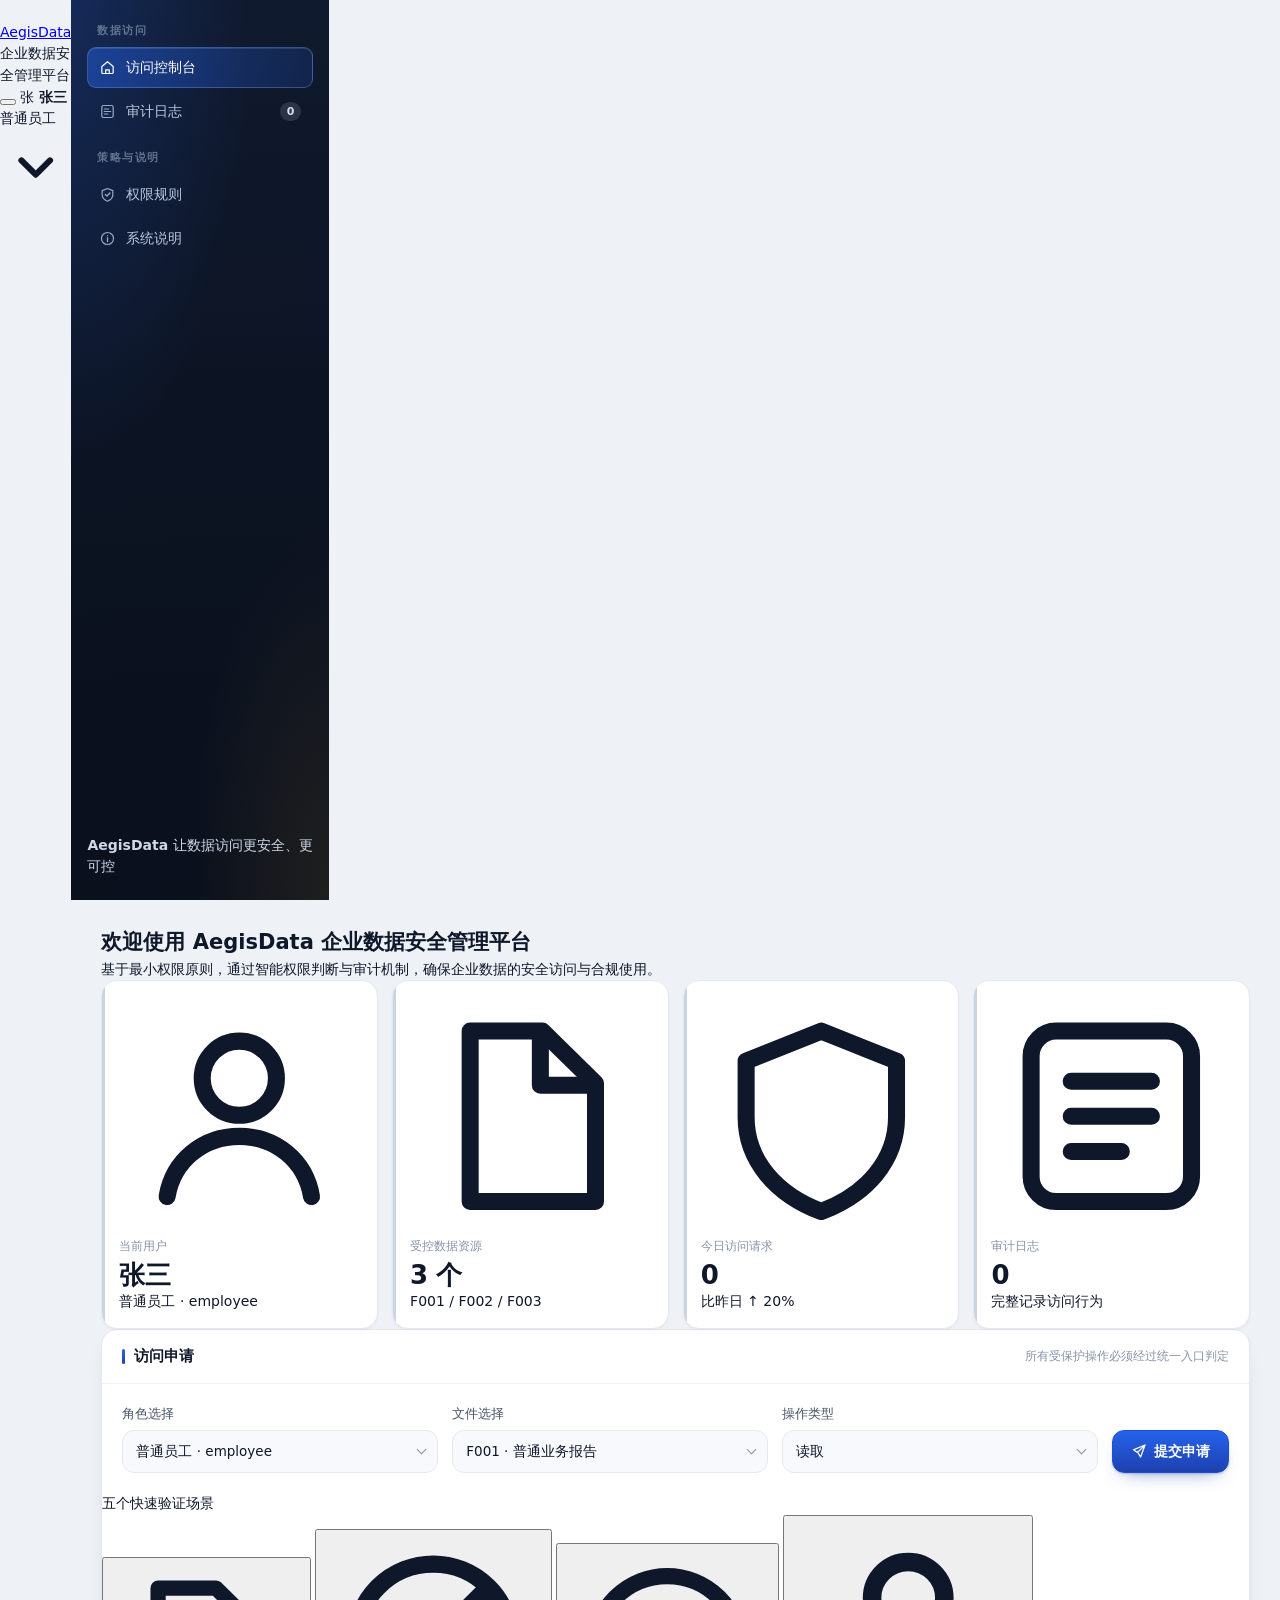
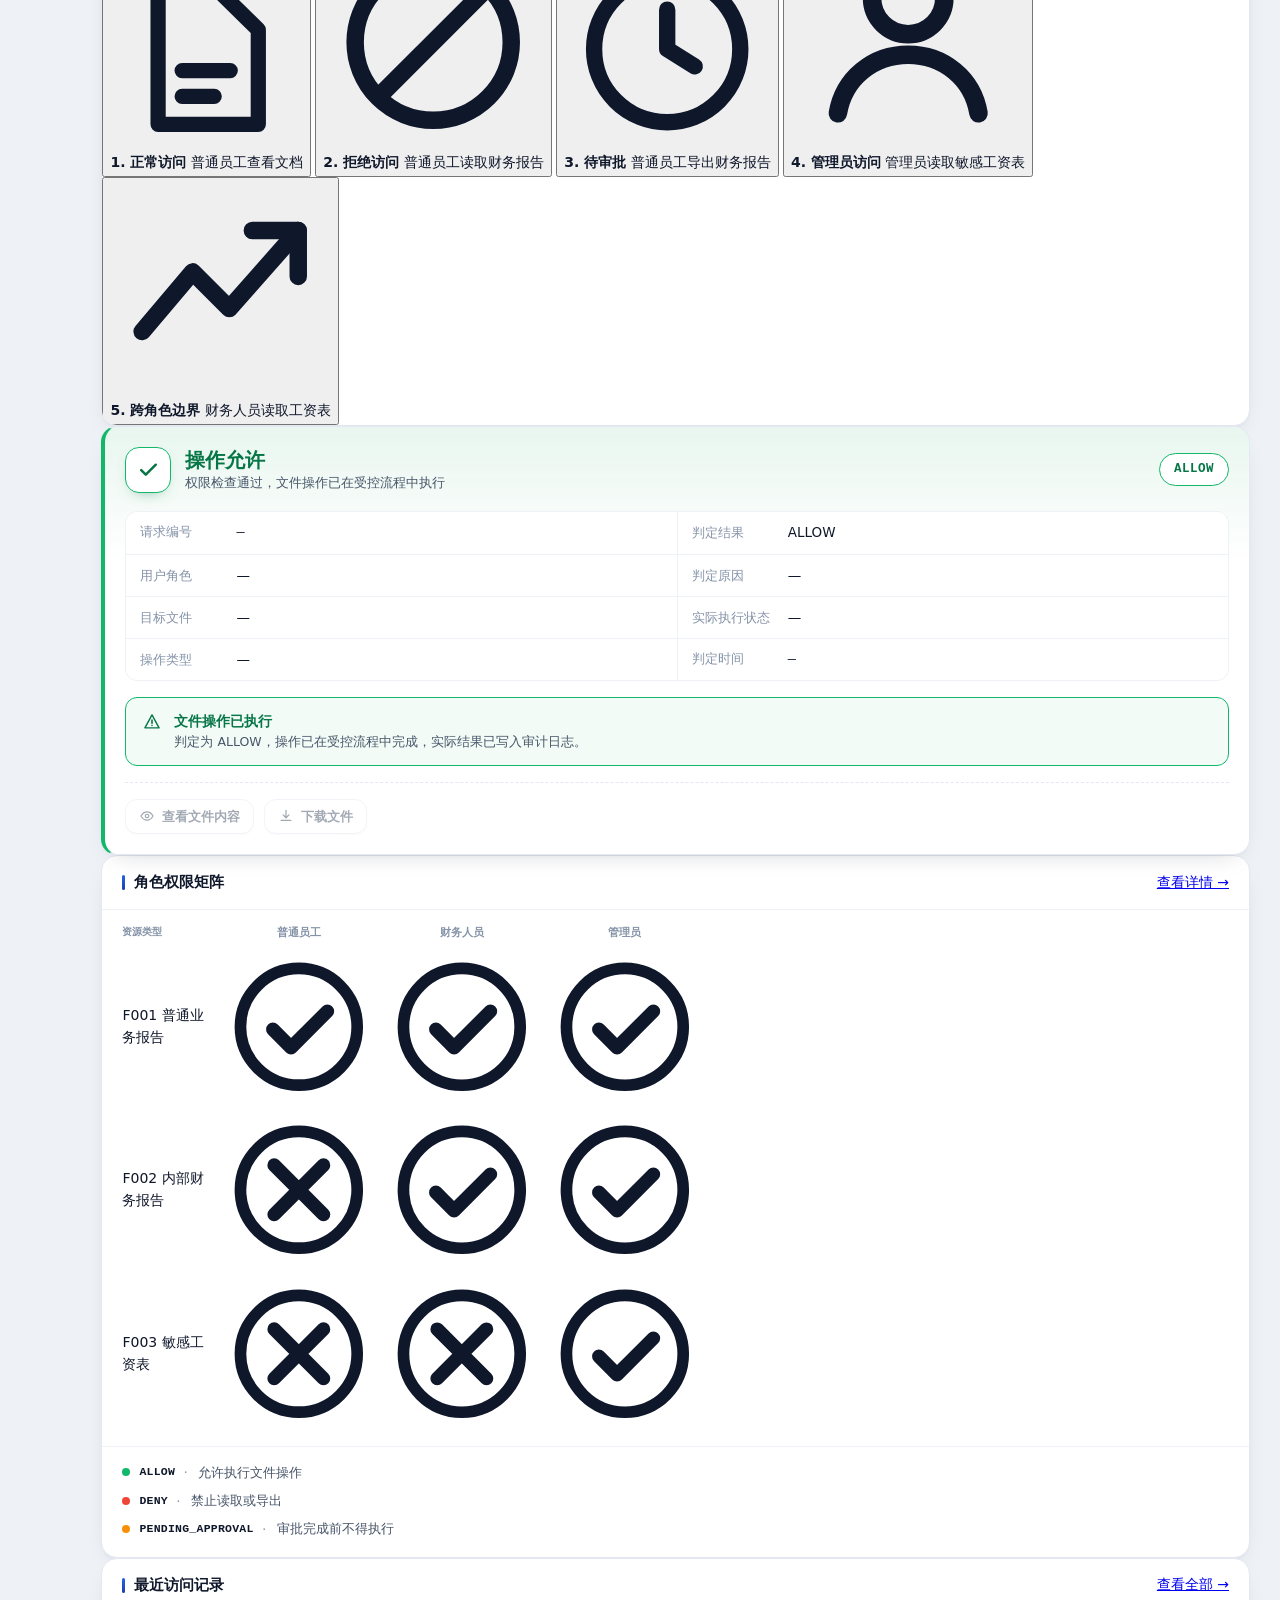
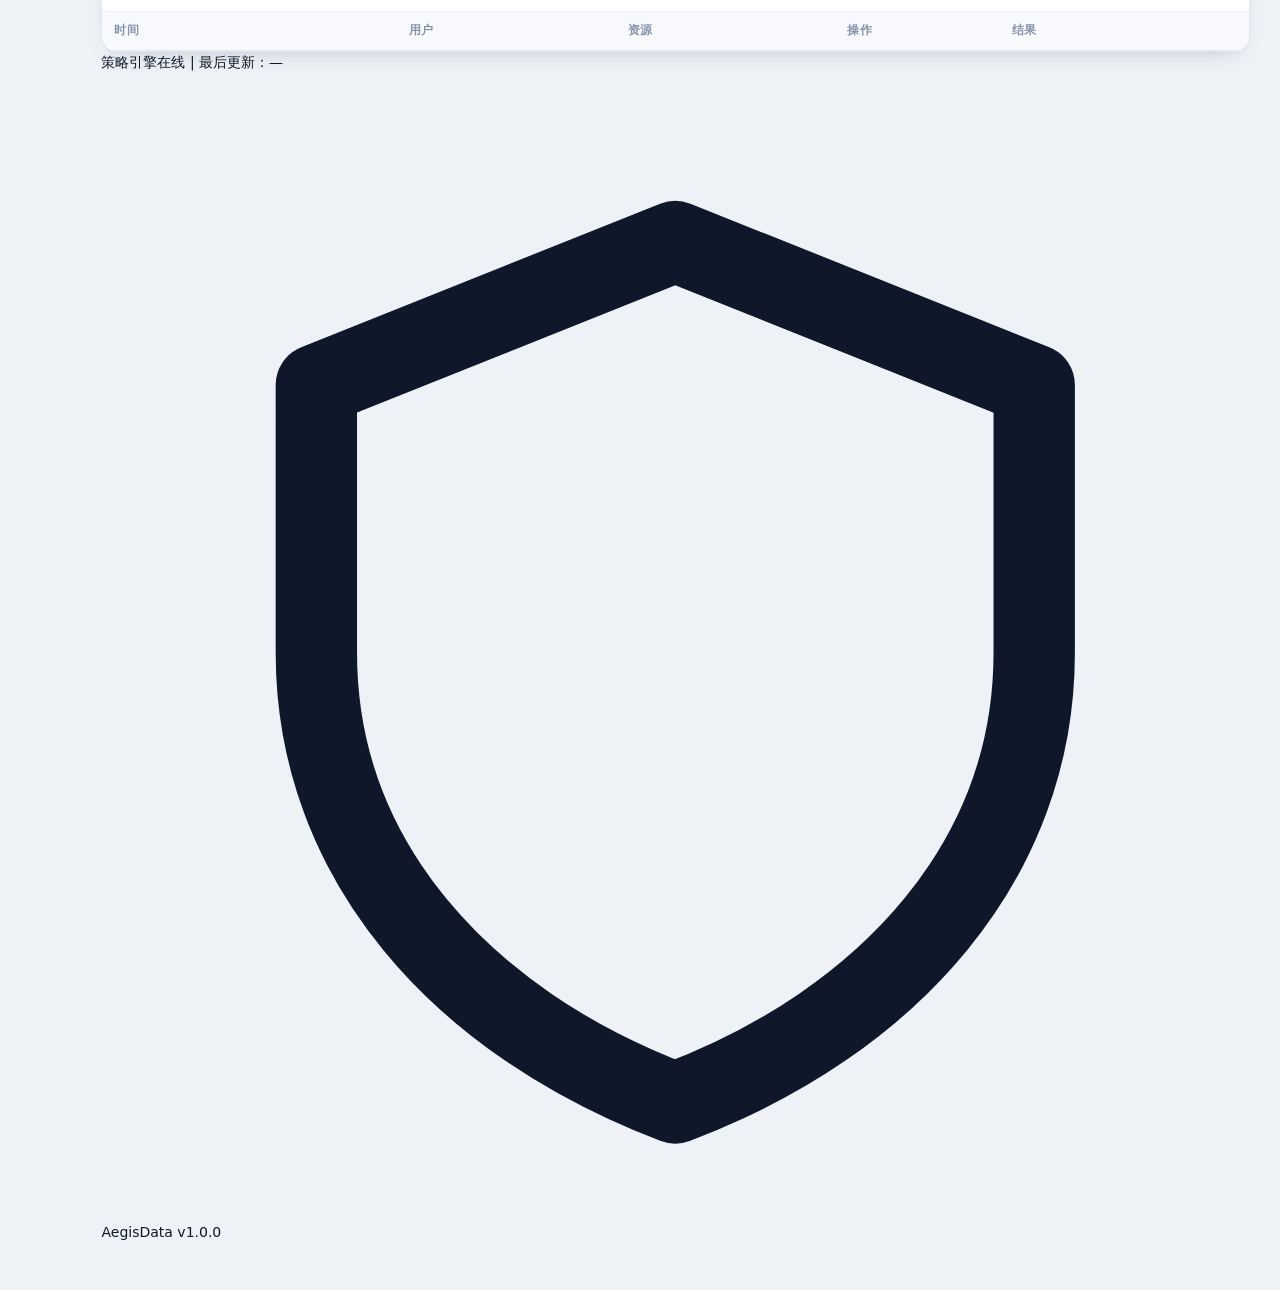
==== commit 593c5899: "按反馈调整：页眉改深蓝、侧栏浅灰、场景卡放大、权限矩阵四列并与记录卡等高对齐" ====
--- a/code/index.html
+++ b/code/index.html
@@ -342,52 +342,48 @@
           <h2>角色权限矩阵</h2>
           <a class="card__link" href="#rules">查看详情 →</a>
         </div>
-        <div class="matrix">
+                <div class="matrix">
           <div class="matrix__row matrix__row--head">
             <span>资源类型</span>
             <span>普通员工</span>
             <span>财务人员</span>
             <span>管理员</span>
-            <span>说明</span>
           </div>
           <div class="matrix__row">
             <span>F001 普通业务报告</span>
-            <span class="mk mk--yes" title="允许">
-              <svg viewBox="0 0 24 24" fill="none"><circle cx="12" cy="12" r="9" stroke="currentColor" stroke-width="1.8"/><path d="M8 12.4l2.8 2.8L16.4 9.6" stroke="currentColor" stroke-width="2.1" stroke-linecap="round" stroke-linejoin="round"/></svg>
-            </span>
-            <span class="mk mk--yes" title="允许">
-              <svg viewBox="0 0 24 24" fill="none"><circle cx="12" cy="12" r="9" stroke="currentColor" stroke-width="1.8"/><path d="M8 12.4l2.8 2.8L16.4 9.6" stroke="currentColor" stroke-width="2.1" stroke-linecap="round" stroke-linejoin="round"/></svg>
-            </span>
-            <span class="mk mk--yes" title="允许">
-              <svg viewBox="0 0 24 24" fill="none"><circle cx="12" cy="12" r="9" stroke="currentColor" stroke-width="1.8"/><path d="M8 12.4l2.8 2.8L16.4 9.6" stroke="currentColor" stroke-width="2.1" stroke-linecap="round" stroke-linejoin="round"/></svg>
-            </span>
-            <span class="muted">全员可读</span>
+            <span class="mk mk--yes" title="读取与导出均允许">
+              <svg viewBox="0 0 24 24" fill="none"><circle cx="12" cy="12" r="9" stroke="currentColor" stroke-width="1.8"/><path d="M8 12.4l2.8 2.8L16.4 9.6" stroke="currentColor" stroke-width="2.1" stroke-linecap="round" stroke-linejoin="round"/></svg>
+            </span>
+            <span class="mk mk--yes" title="读取与导出均允许">
+              <svg viewBox="0 0 24 24" fill="none"><circle cx="12" cy="12" r="9" stroke="currentColor" stroke-width="1.8"/><path d="M8 12.4l2.8 2.8L16.4 9.6" stroke="currentColor" stroke-width="2.1" stroke-linecap="round" stroke-linejoin="round"/></svg>
+            </span>
+            <span class="mk mk--yes" title="读取与导出均允许">
+              <svg viewBox="0 0 24 24" fill="none"><circle cx="12" cy="12" r="9" stroke="currentColor" stroke-width="1.8"/><path d="M8 12.4l2.8 2.8L16.4 9.6" stroke="currentColor" stroke-width="2.1" stroke-linecap="round" stroke-linejoin="round"/></svg>
+            </span>
           </div>
           <div class="matrix__row">
             <span>F002 内部财务报告</span>
-            <span class="mk mk--no" title="读取被拒绝">
+            <span class="mk mk--no" title="读取被拒绝，导出需审批">
               <svg viewBox="0 0 24 24" fill="none"><circle cx="12" cy="12" r="9" stroke="currentColor" stroke-width="1.8"/><path d="M8.2 15.8 15.8 8.2M15.8 15.8 8.2 8.2" stroke="currentColor" stroke-width="2.1" stroke-linecap="round"/></svg>
             </span>
-            <span class="mk mk--yes" title="允许">
-              <svg viewBox="0 0 24 24" fill="none"><circle cx="12" cy="12" r="9" stroke="currentColor" stroke-width="1.8"/><path d="M8 12.4l2.8 2.8L16.4 9.6" stroke="currentColor" stroke-width="2.1" stroke-linecap="round" stroke-linejoin="round"/></svg>
-            </span>
-            <span class="mk mk--yes" title="允许">
-              <svg viewBox="0 0 24 24" fill="none"><circle cx="12" cy="12" r="9" stroke="currentColor" stroke-width="1.8"/><path d="M8 12.4l2.8 2.8L16.4 9.6" stroke="currentColor" stroke-width="2.1" stroke-linecap="round" stroke-linejoin="round"/></svg>
-            </span>
-            <span class="muted">导出需审批</span>
+            <span class="mk mk--yes" title="读取与导出均允许">
+              <svg viewBox="0 0 24 24" fill="none"><circle cx="12" cy="12" r="9" stroke="currentColor" stroke-width="1.8"/><path d="M8 12.4l2.8 2.8L16.4 9.6" stroke="currentColor" stroke-width="2.1" stroke-linecap="round" stroke-linejoin="round"/></svg>
+            </span>
+            <span class="mk mk--yes" title="读取与导出均允许">
+              <svg viewBox="0 0 24 24" fill="none"><circle cx="12" cy="12" r="9" stroke="currentColor" stroke-width="1.8"/><path d="M8 12.4l2.8 2.8L16.4 9.6" stroke="currentColor" stroke-width="2.1" stroke-linecap="round" stroke-linejoin="round"/></svg>
+            </span>
           </div>
           <div class="matrix__row">
             <span>F003 敏感工资表</span>
-            <span class="mk mk--no" title="读取被拒绝">
+            <span class="mk mk--no" title="读取与导出均被拒绝">
               <svg viewBox="0 0 24 24" fill="none"><circle cx="12" cy="12" r="9" stroke="currentColor" stroke-width="1.8"/><path d="M8.2 15.8 15.8 8.2M15.8 15.8 8.2 8.2" stroke="currentColor" stroke-width="2.1" stroke-linecap="round"/></svg>
             </span>
-            <span class="mk mk--no" title="读取被拒绝">
+            <span class="mk mk--no" title="读取与导出均被拒绝">
               <svg viewBox="0 0 24 24" fill="none"><circle cx="12" cy="12" r="9" stroke="currentColor" stroke-width="1.8"/><path d="M8.2 15.8 15.8 8.2M15.8 15.8 8.2 8.2" stroke="currentColor" stroke-width="2.1" stroke-linecap="round"/></svg>
             </span>
-            <span class="mk mk--yes" title="允许">
-              <svg viewBox="0 0 24 24" fill="none"><circle cx="12" cy="12" r="9" stroke="currentColor" stroke-width="1.8"/><path d="M8 12.4l2.8 2.8L16.4 9.6" stroke="currentColor" stroke-width="2.1" stroke-linecap="round" stroke-linejoin="round"/></svg>
-            </span>
-            <span class="muted">仅管理员可读</span>
+            <span class="mk mk--yes" title="读取与导出均允许">
+              <svg viewBox="0 0 24 24" fill="none"><circle cx="12" cy="12" r="9" stroke="currentColor" stroke-width="1.8"/><path d="M8 12.4l2.8 2.8L16.4 9.6" stroke="currentColor" stroke-width="2.1" stroke-linecap="round" stroke-linejoin="round"/></svg>
+            </span>
           </div>
         </div>
         <ul class="legend" style="border-top:1px solid var(--line-soft)">
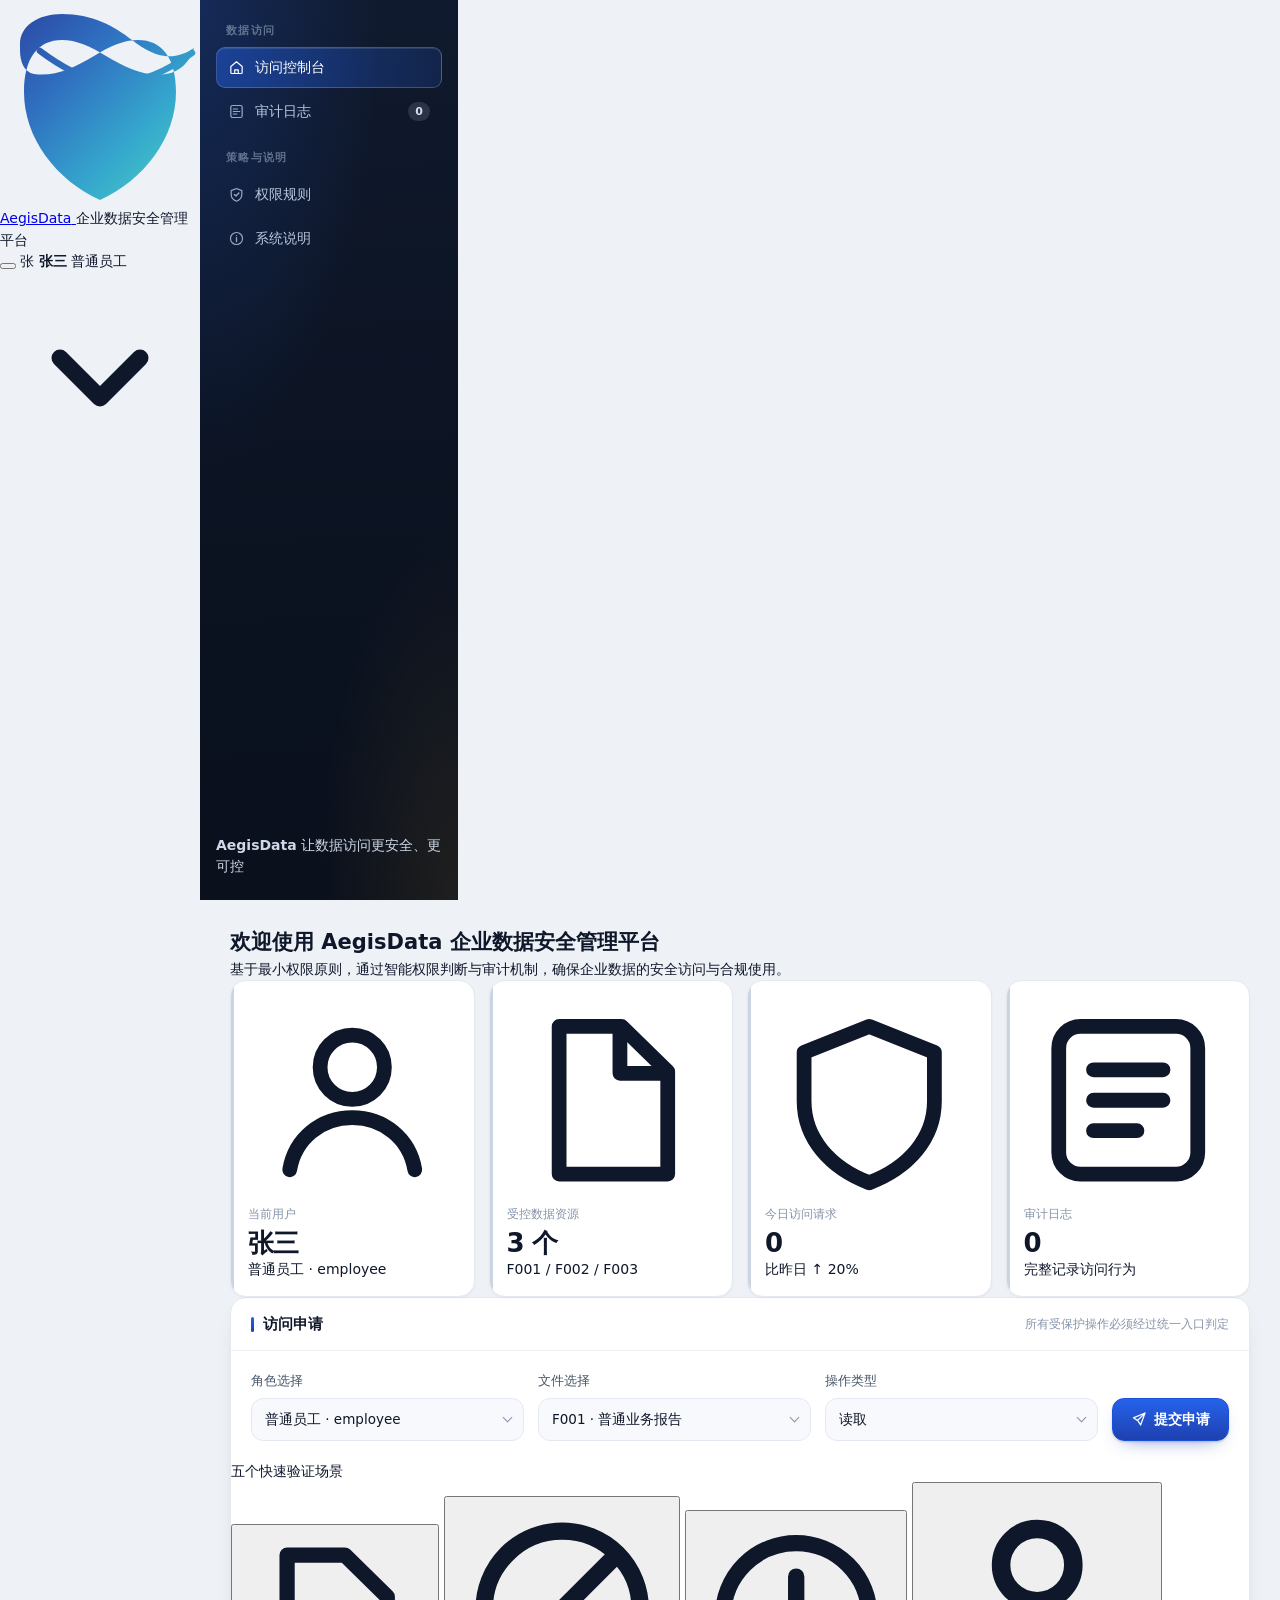
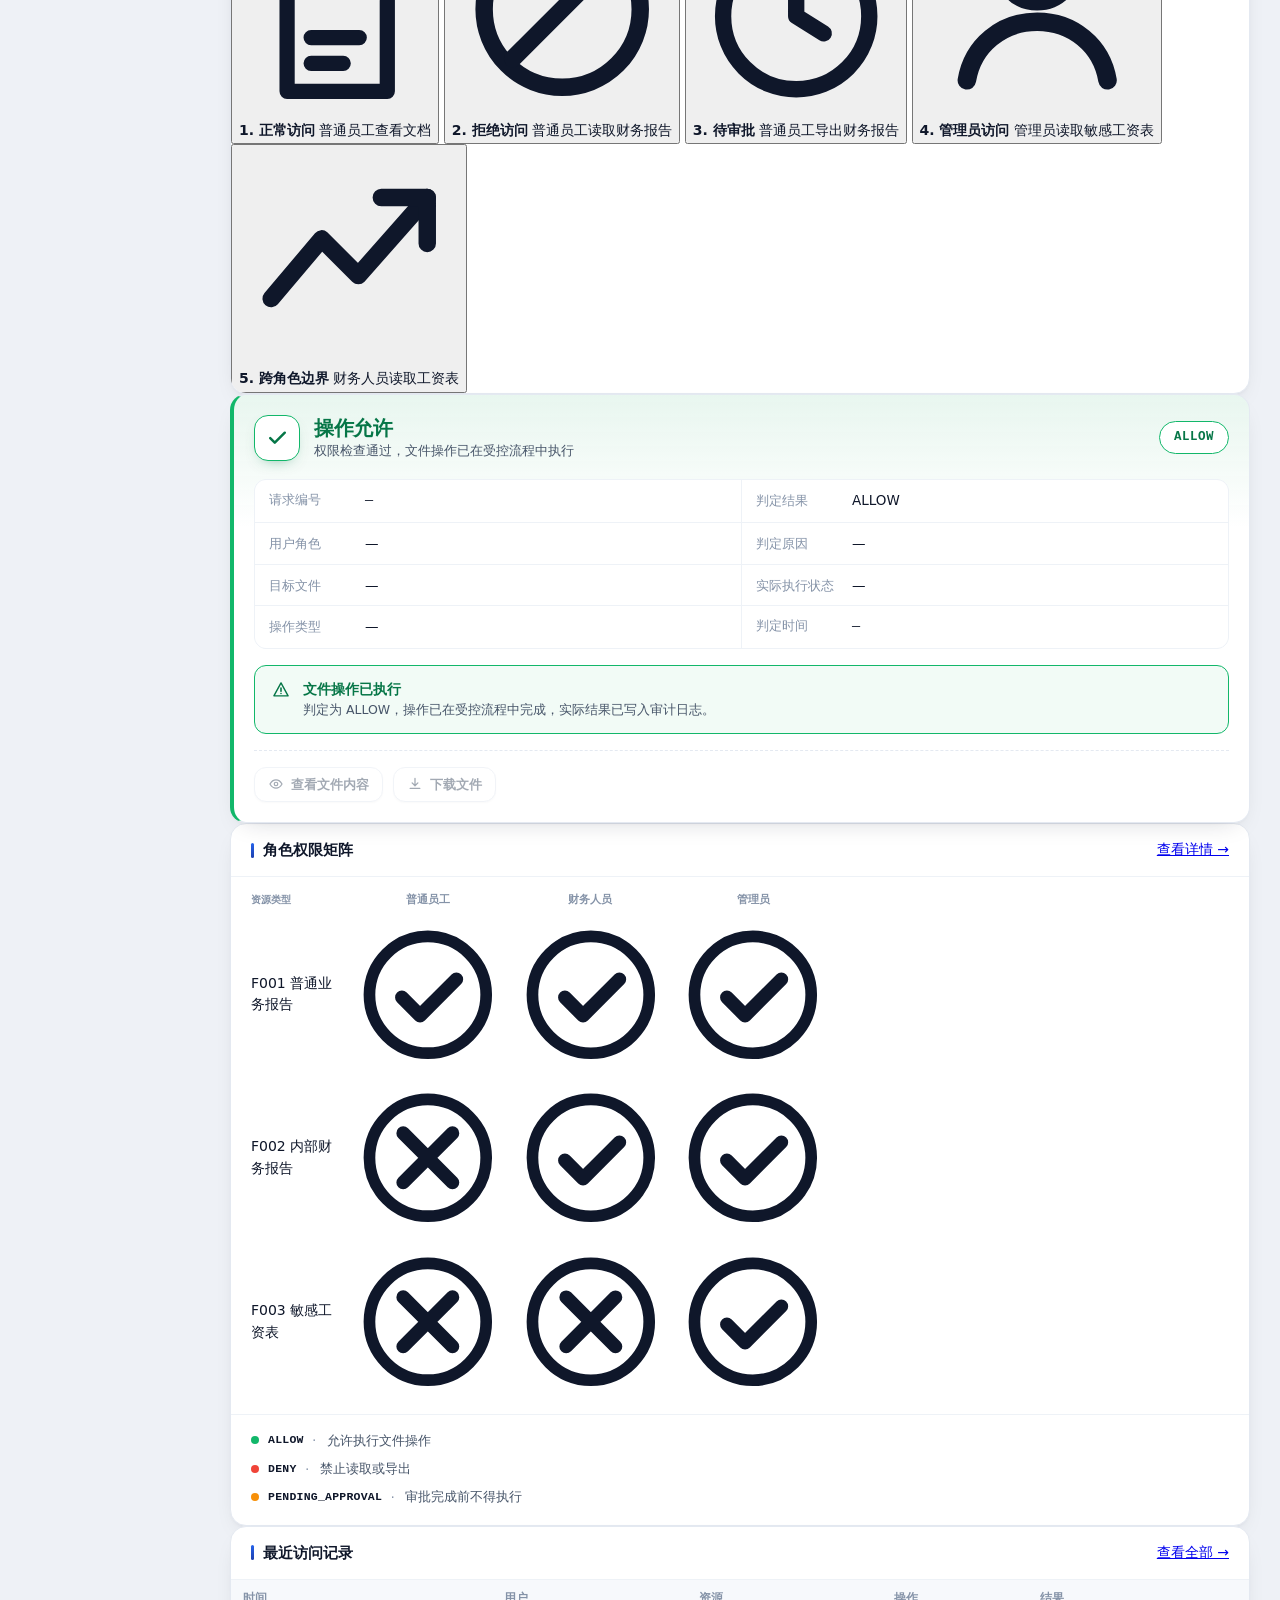
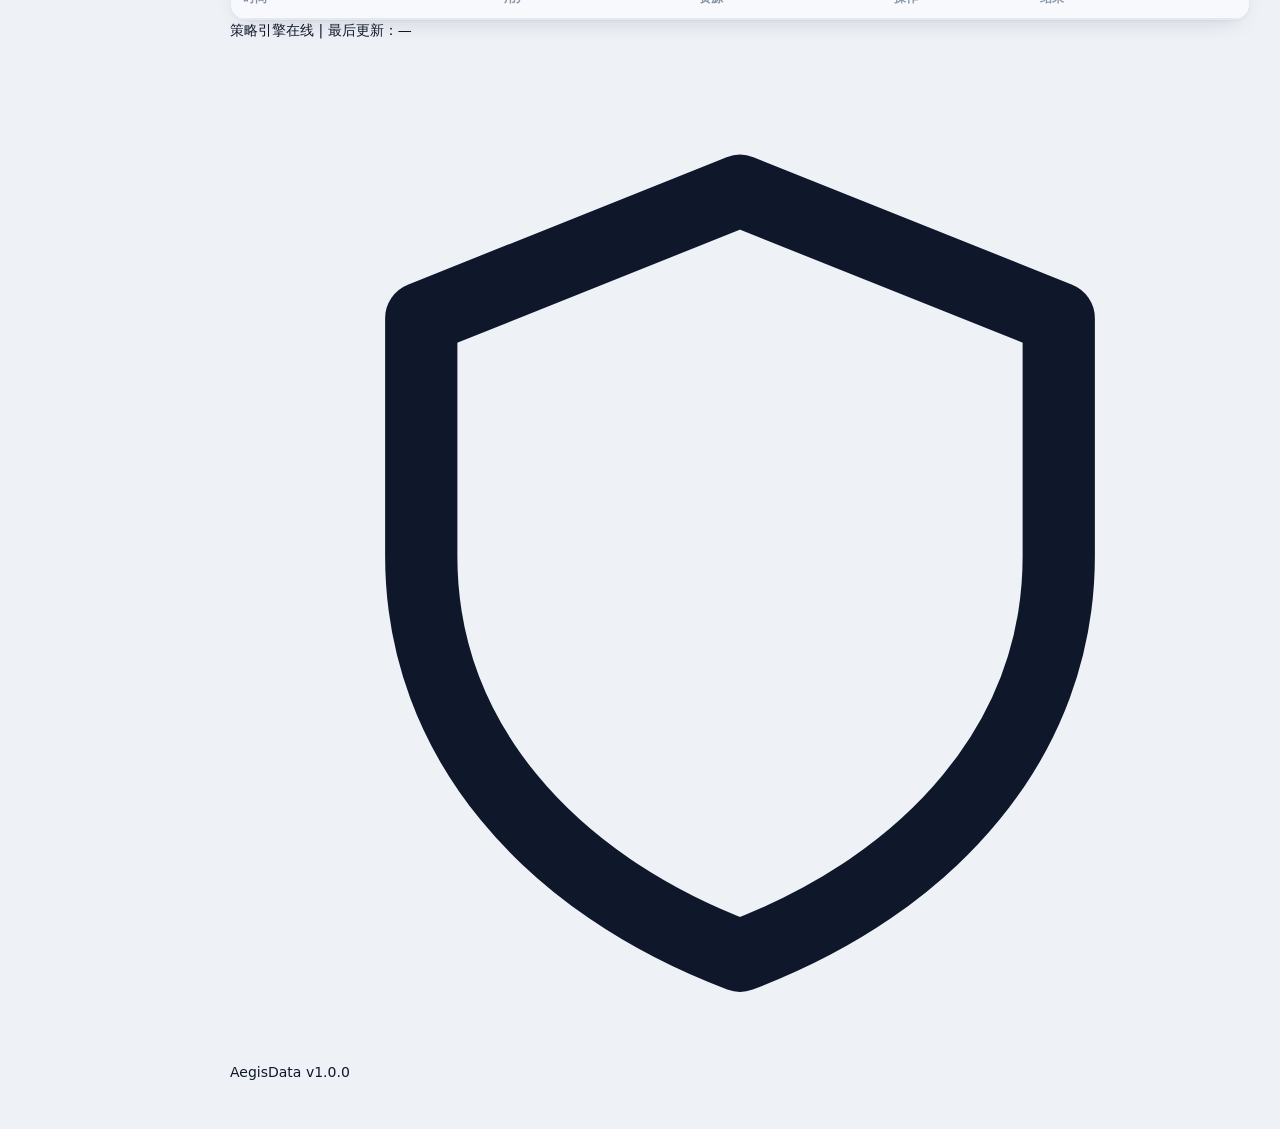
==== commit be96adac: "细节修正：矩阵对勾叉改绿红实心、顶部栏用户区对齐、Logo 换纯矢量、侧栏加深、卡片标题基线对齐" ====
--- a/code/index.html
+++ b/code/index.html
@@ -4,6 +4,7 @@
 <meta charset="UTF-8">
 <meta name="viewport" content="width=device-width, initial-scale=1">
 <title>访问控制台 · AegisData 企业数据安全管理平台</title>
+<link rel="icon" type="image/svg+xml" href="../static/favicon.svg">
 <link rel="stylesheet" href="../static/style.css">
 </head>
 <body data-page="console">
@@ -11,8 +12,46 @@
 <!-- ══════════ 顶部栏 ══════════ -->
 <header class="top">
   <a class="top__brand" href="#console">
-    <span class="top__logo">
-      <img src="../static/logo-mark.webp" alt="">
+        <span class="top__logo" aria-hidden="true">
+      <svg xmlns="http://www.w3.org/2000/svg" viewBox="0 0 200 208" width="200" height="208" role="img" aria-label="AegisData">
+  <defs>
+    <linearGradient id="adg" x1="2%" y1="0%" x2="100%" y2="100%">
+      <stop offset="0%"   stop-color="#2b3f9e"/>
+      <stop offset="34%"  stop-color="#2f6fc0"/>
+      <stop offset="66%"  stop-color="#35a7cd"/>
+      <stop offset="100%" stop-color="#4fdcbe"/>
+    </linearGradient>
+
+    <mask id="admask">
+      <rect x="0" y="0" width="200" height="208" fill="#000"/>
+      
+      <path fill="#fff" d="
+        M20 44
+        C20 26 38 14 62 14
+        C92 14 114 26 132 40
+        C150 54 166 60 182 54
+        C186 53 190 51 194 48
+        C190 62 180 72 166 74
+        C146 77 126 68 106 56
+        C90 46 76 40 62 40
+        C38 40 24 58 24 92
+        C24 138 56 180 100 200
+        C144 180 176 138 176 92
+        C176 58 162 40 138 40
+        C124 40 110 46 94 56
+        C74 68 54 77 34 74
+        C24 72 20 62 20 50
+        Z"/>
+      
+      <path fill="none" stroke="#fff" stroke-width="6.5" stroke-linecap="round"
+            d="M192 53
+               C166 72 132 88 99 81
+               C76 76 56 63 40 51"/>
+    </mask>
+  </defs>
+
+  <rect x="0" y="0" width="200" height="208" fill="url(#adg)" mask="url(#admask)"/>
+</svg>
     </span>
     <span class="top__name">AegisData</span>
   </a>
@@ -28,7 +67,7 @@
     </button>
     <span class="top__user">
       <span class="top__avatar">张</span>
-      <span>
+      <span class="top__who">
         <b>张三</b>
         <span>普通员工</span>
       </span>
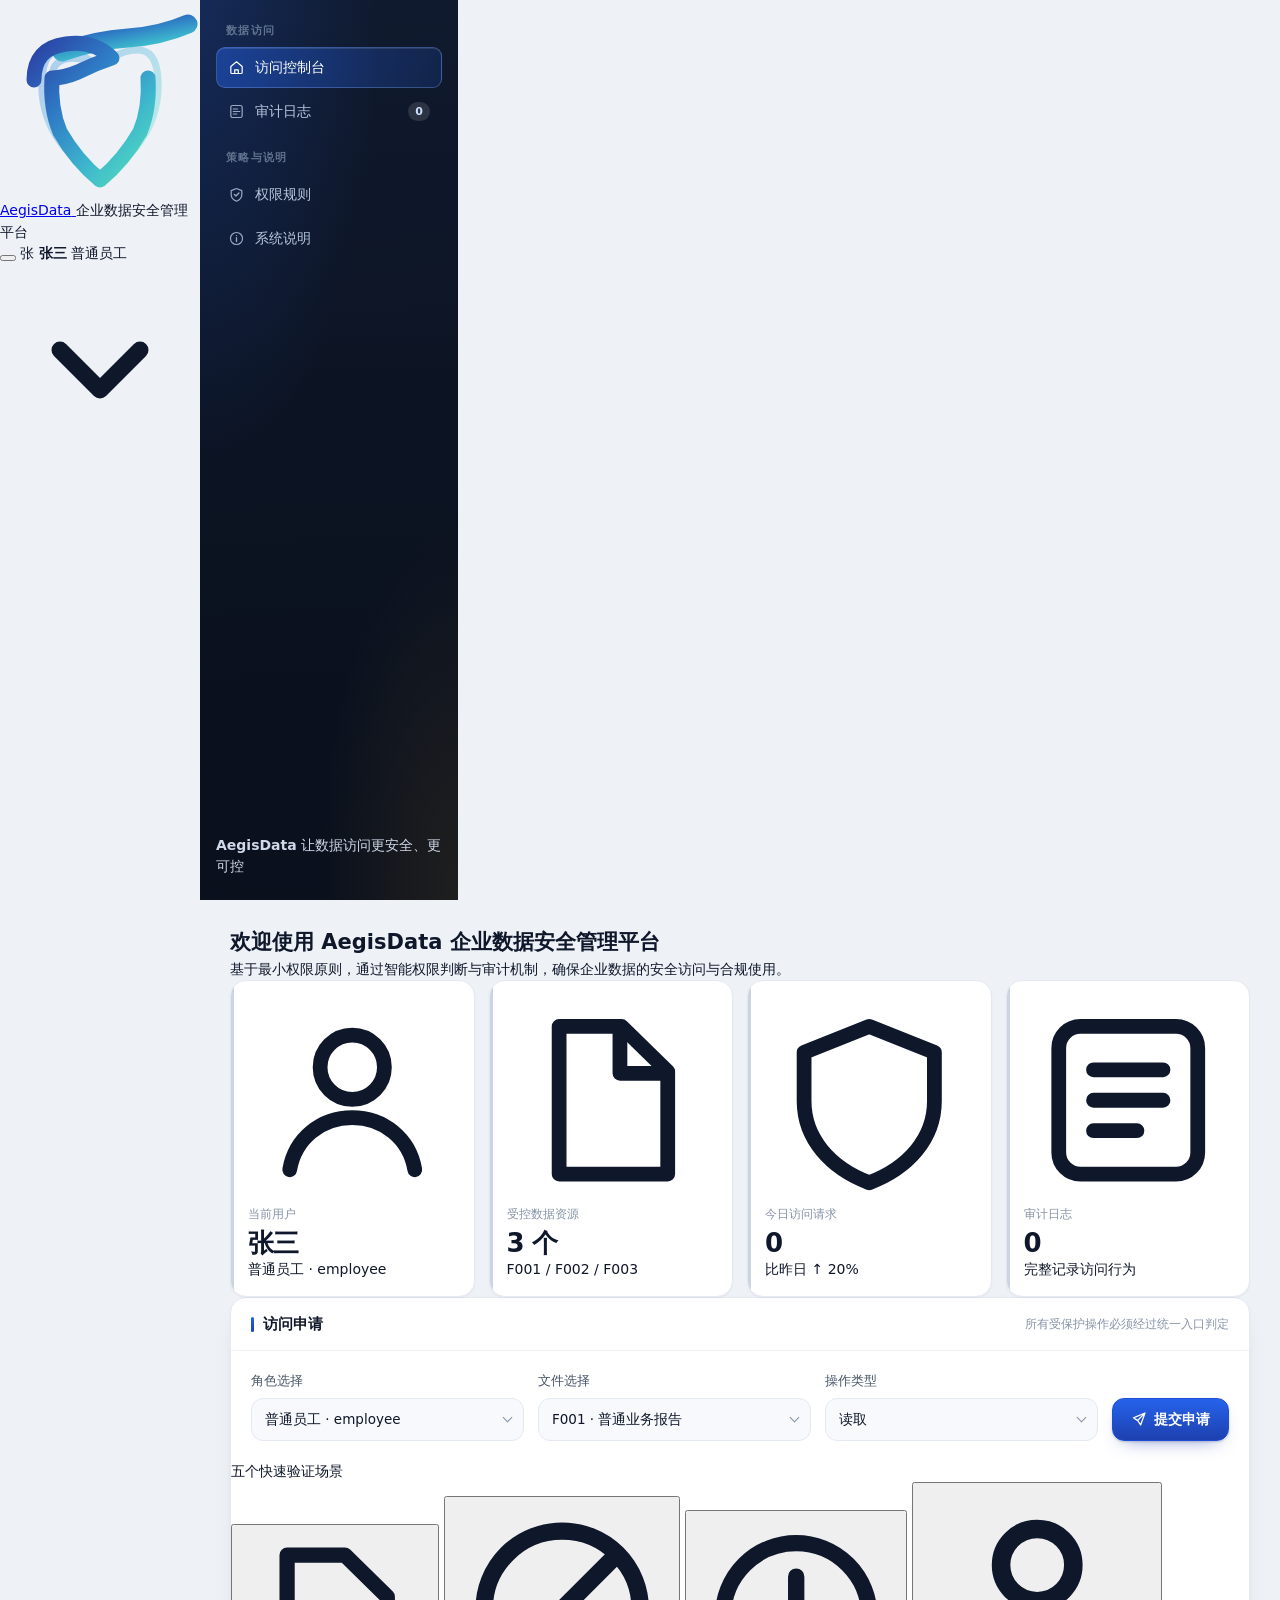
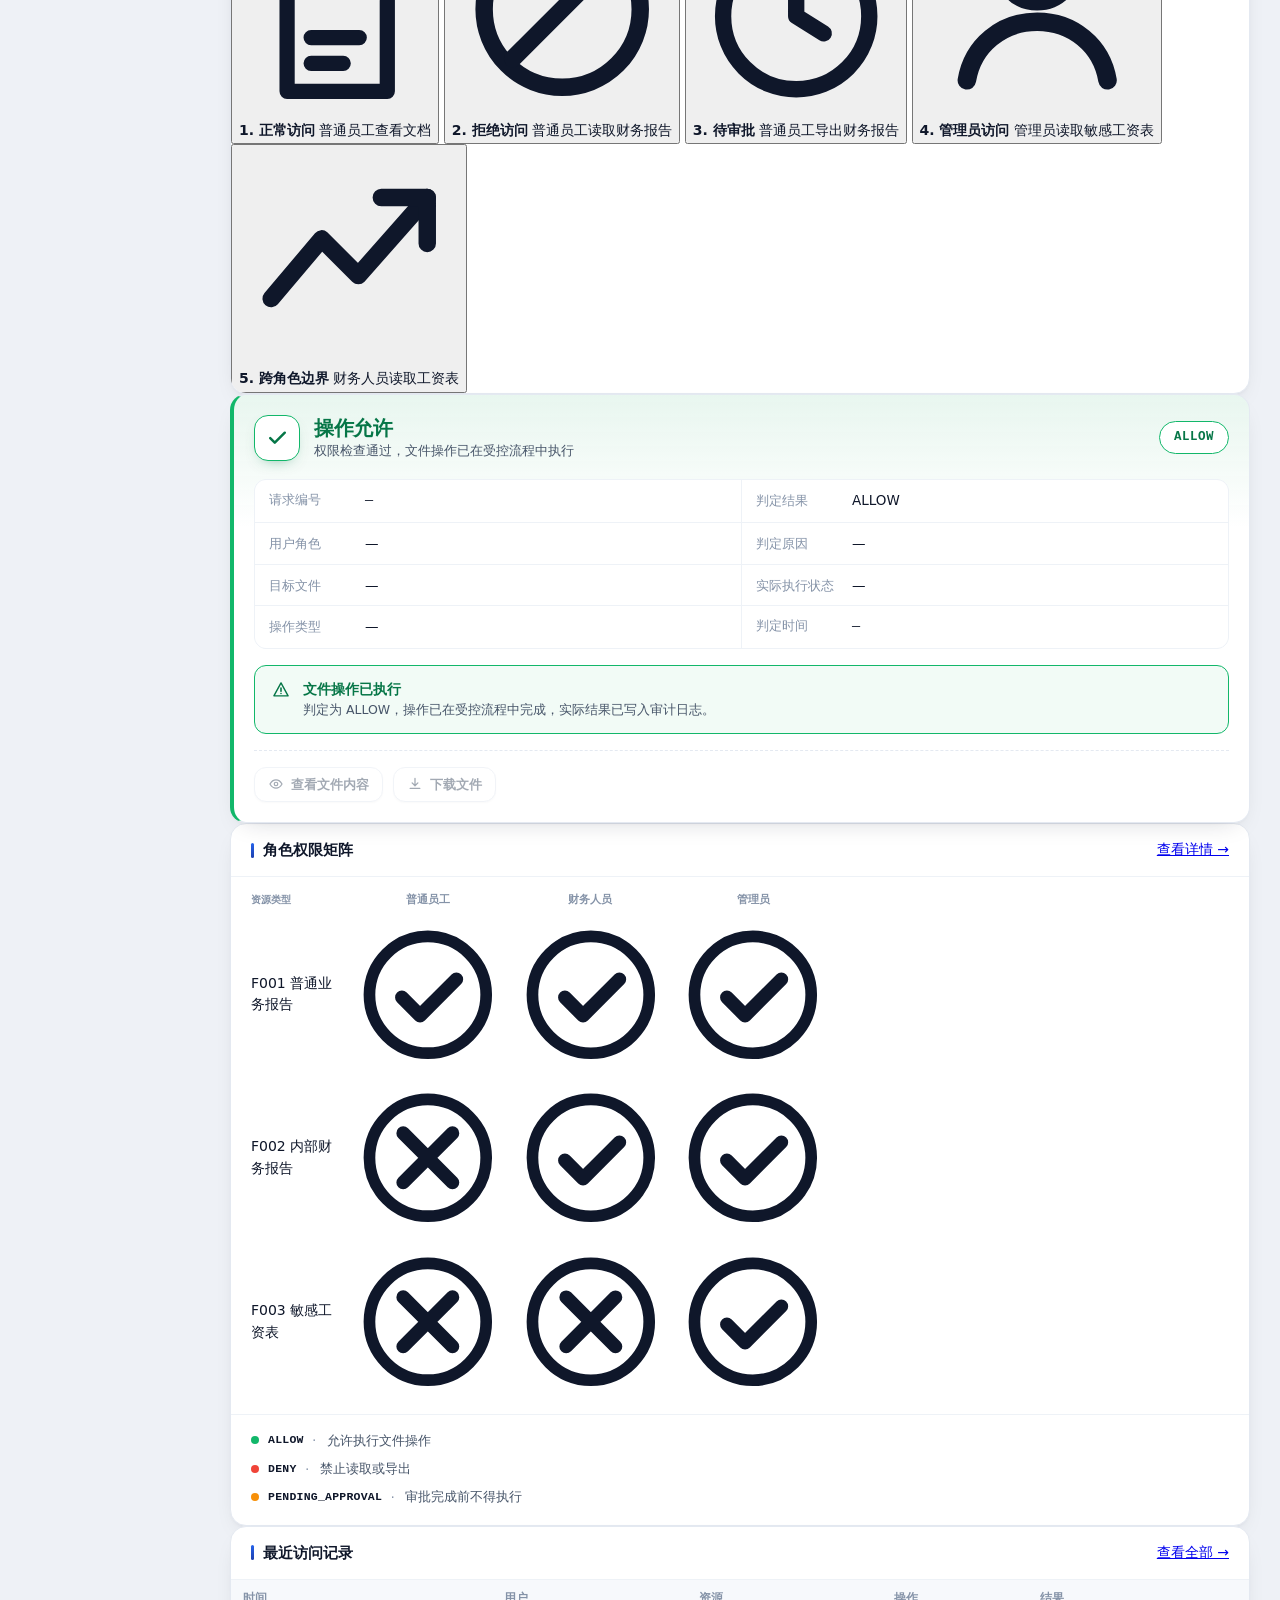
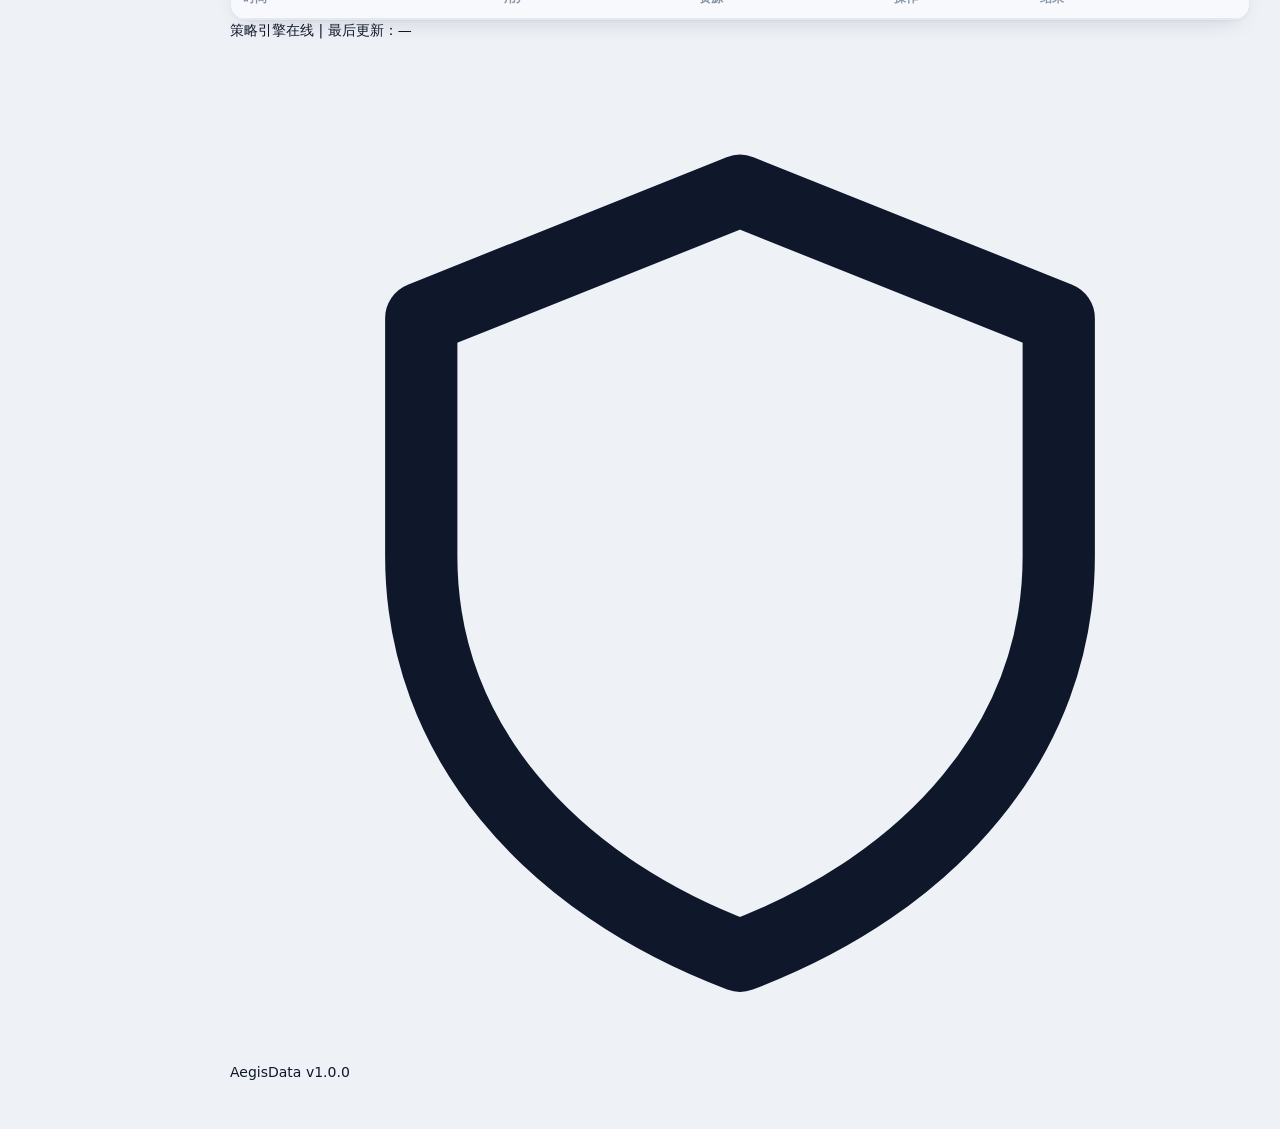
==== commit 19483319: "修正：两栏卡片标题统一高度并对齐；Logo 换为空心盾形飘带矢量版" ====
--- a/code/index.html
+++ b/code/index.html
@@ -12,45 +12,56 @@
 <!-- ══════════ 顶部栏 ══════════ -->
 <header class="top">
   <a class="top__brand" href="#console">
-        <span class="top__logo" aria-hidden="true">
-      <svg xmlns="http://www.w3.org/2000/svg" viewBox="0 0 200 208" width="200" height="208" role="img" aria-label="AegisData">
+                <span class="top__logo" aria-hidden="true">
+      <svg xmlns="http://www.w3.org/2000/svg" viewBox="0 0 200 200" width="200" height="200" role="img" aria-label="AegisData">
   <defs>
-    <linearGradient id="adg" x1="2%" y1="0%" x2="100%" y2="100%">
-      <stop offset="0%"   stop-color="#2b3f9e"/>
-      <stop offset="34%"  stop-color="#2f6fc0"/>
-      <stop offset="66%"  stop-color="#35a7cd"/>
-      <stop offset="100%" stop-color="#4fdcbe"/>
+    <linearGradient id="adg" x1="6%" y1="2%" x2="94%" y2="98%">
+      <stop offset="0%"   stop-color="#2b46a8"/>
+      <stop offset="36%"  stop-color="#2f7ec6"/>
+      <stop offset="70%"  stop-color="#3db6cd"/>
+      <stop offset="100%" stop-color="#52dcbe"/>
     </linearGradient>
-
-    <mask id="admask">
-      <rect x="0" y="0" width="200" height="208" fill="#000"/>
-      
-      <path fill="#fff" d="
-        M20 44
-        C20 26 38 14 62 14
-        C92 14 114 26 132 40
-        C150 54 166 60 182 54
-        C186 53 190 51 194 48
-        C190 62 180 72 166 74
-        C146 77 126 68 106 56
-        C90 46 76 40 62 40
-        C38 40 24 58 24 92
-        C24 138 56 180 100 200
-        C144 180 176 138 176 92
-        C176 58 162 40 138 40
-        C124 40 110 46 94 56
-        C74 68 54 77 34 74
-        C24 72 20 62 20 50
-        Z"/>
-      
-      <path fill="none" stroke="#fff" stroke-width="6.5" stroke-linecap="round"
-            d="M192 53
-               C166 72 132 88 99 81
-               C76 76 56 63 40 51"/>
-    </mask>
+    <linearGradient id="adl" x1="0%" y1="0%" x2="100%" y2="100%">
+      <stop offset="0%"   stop-color="#6ea6e6"/>
+      <stop offset="100%" stop-color="#8cefdc"/>
+    </linearGradient>
   </defs>
 
-  <rect x="0" y="0" width="200" height="208" fill="url(#adg)" mask="url(#admask)"/>
+  
+  <path fill="none" stroke="url(#adl)" stroke-opacity=".5"
+        stroke-width="7" stroke-linecap="round" stroke-linejoin="round"
+        d="M52 78
+           Q52 62 66 59
+           Q82 56 96 66
+           Q80 50 62 50
+           Q44 50 42 78
+           Q40 110 56 136
+           Q72 162 100 178
+           Q128 162 144 136
+           Q160 110 158 78
+           Q156 50 138 50
+           Q124 50 112 58"/>
+  
+  <path fill="none" stroke="url(#adl)" stroke-opacity=".45"
+        stroke-width="4.5" stroke-linecap="round"
+        d="M76 52 Q106 40 138 38 Q166 36 186 27"/>
+
+  
+  <path fill="none" stroke="url(#adg)" stroke-width="19" stroke-linecap="round"
+        d="M62 52 Q96 40 128 38 Q160 36 188 24"/>
+
+  
+  <path fill="none" stroke="url(#adg)"
+        stroke-width="15" stroke-linecap="round" stroke-linejoin="round"
+        d="M34 80
+           Q34 48 66 44
+           Q94 40 112 58
+           Q94 64 78 72
+           Q64 78 52 78
+           Q50 108 60 132
+           Q76 160 100 180
+           Q124 160 140 132
+           Q150 108 148 78"/>
 </svg>
     </span>
     <span class="top__name">AegisData</span>
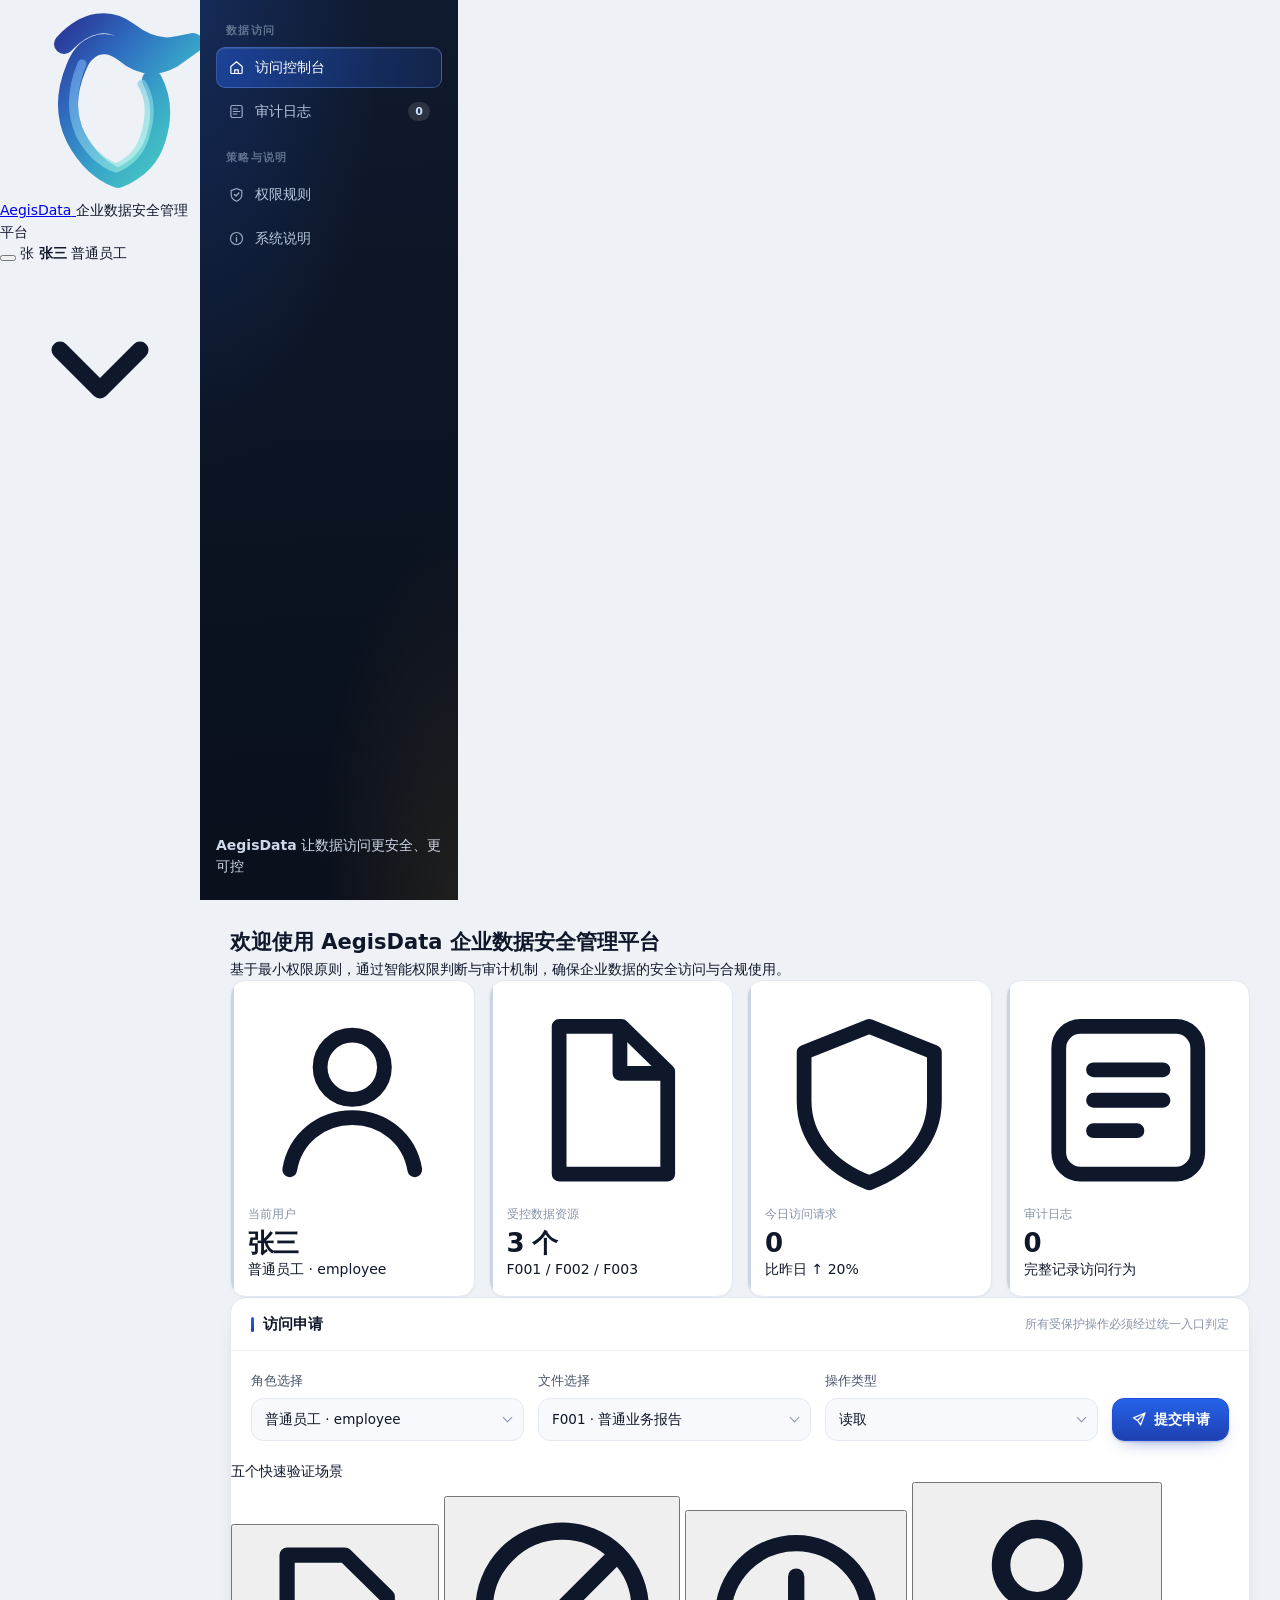
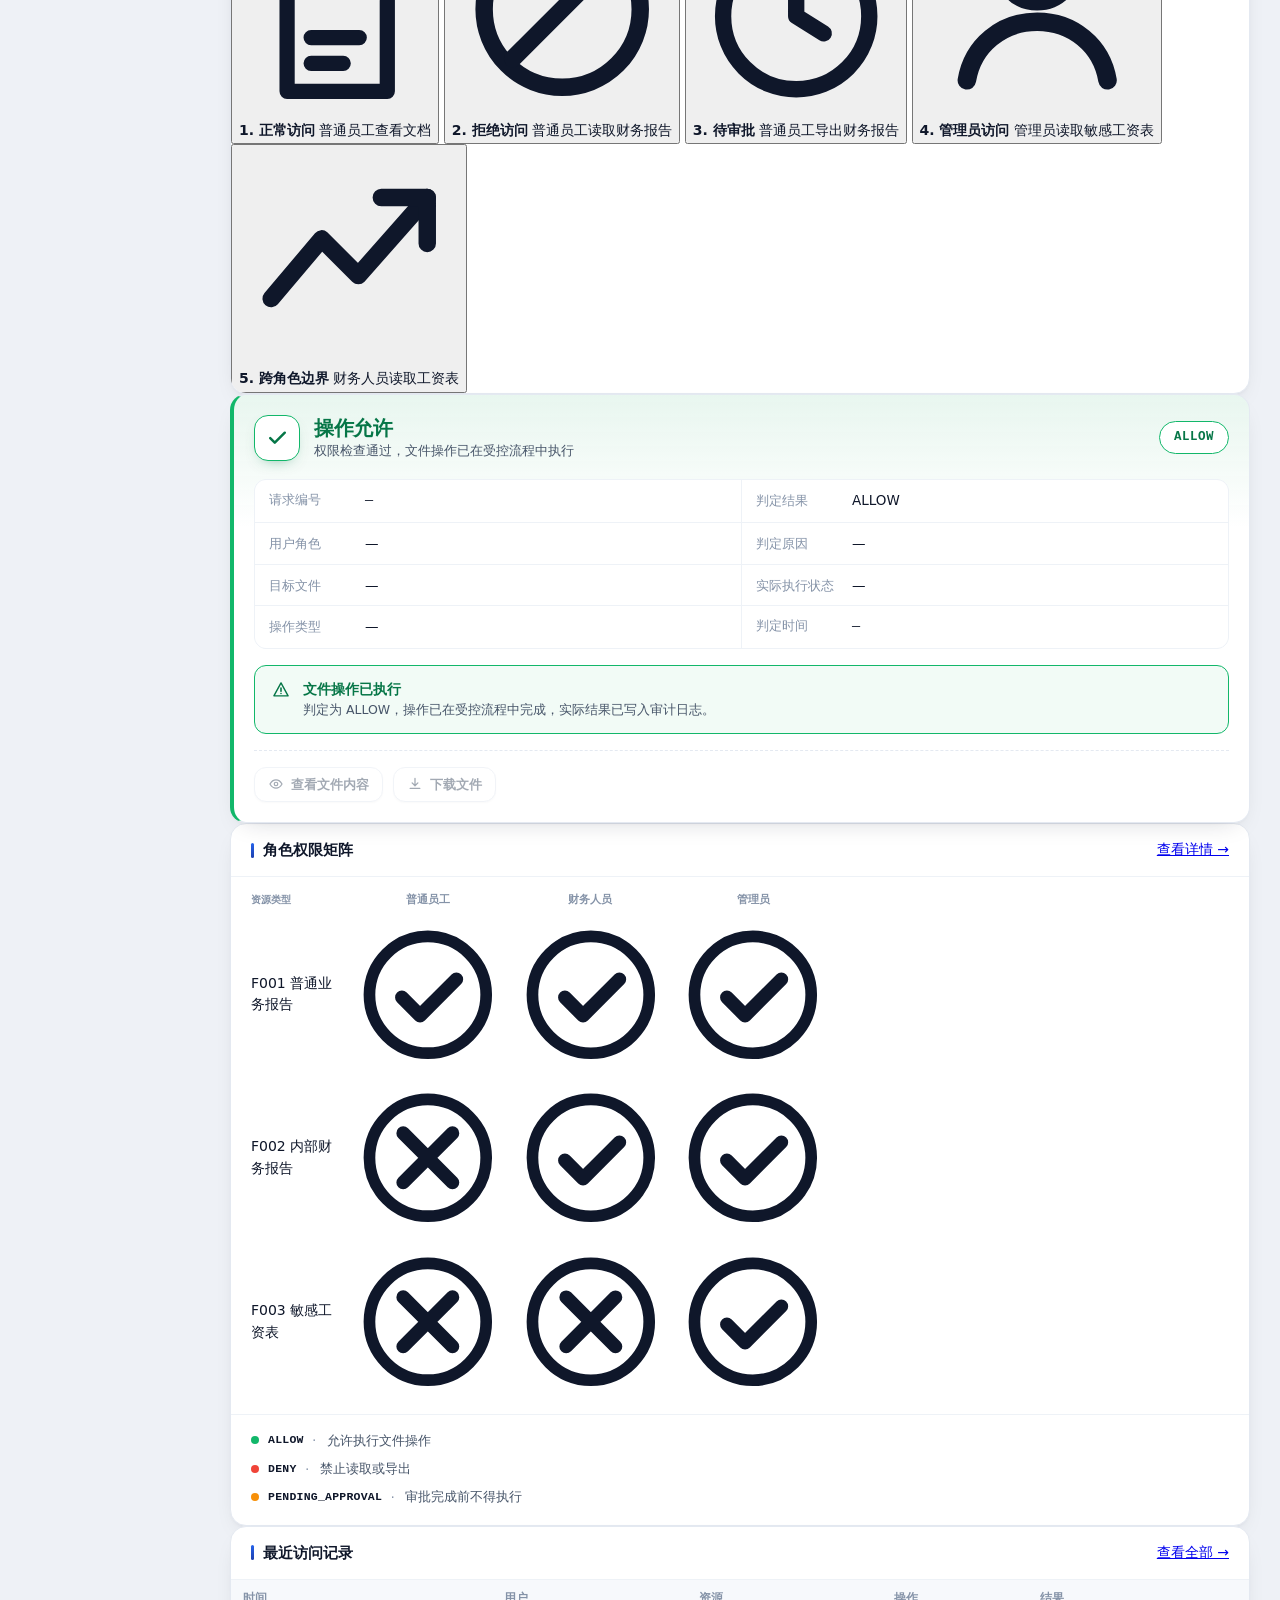
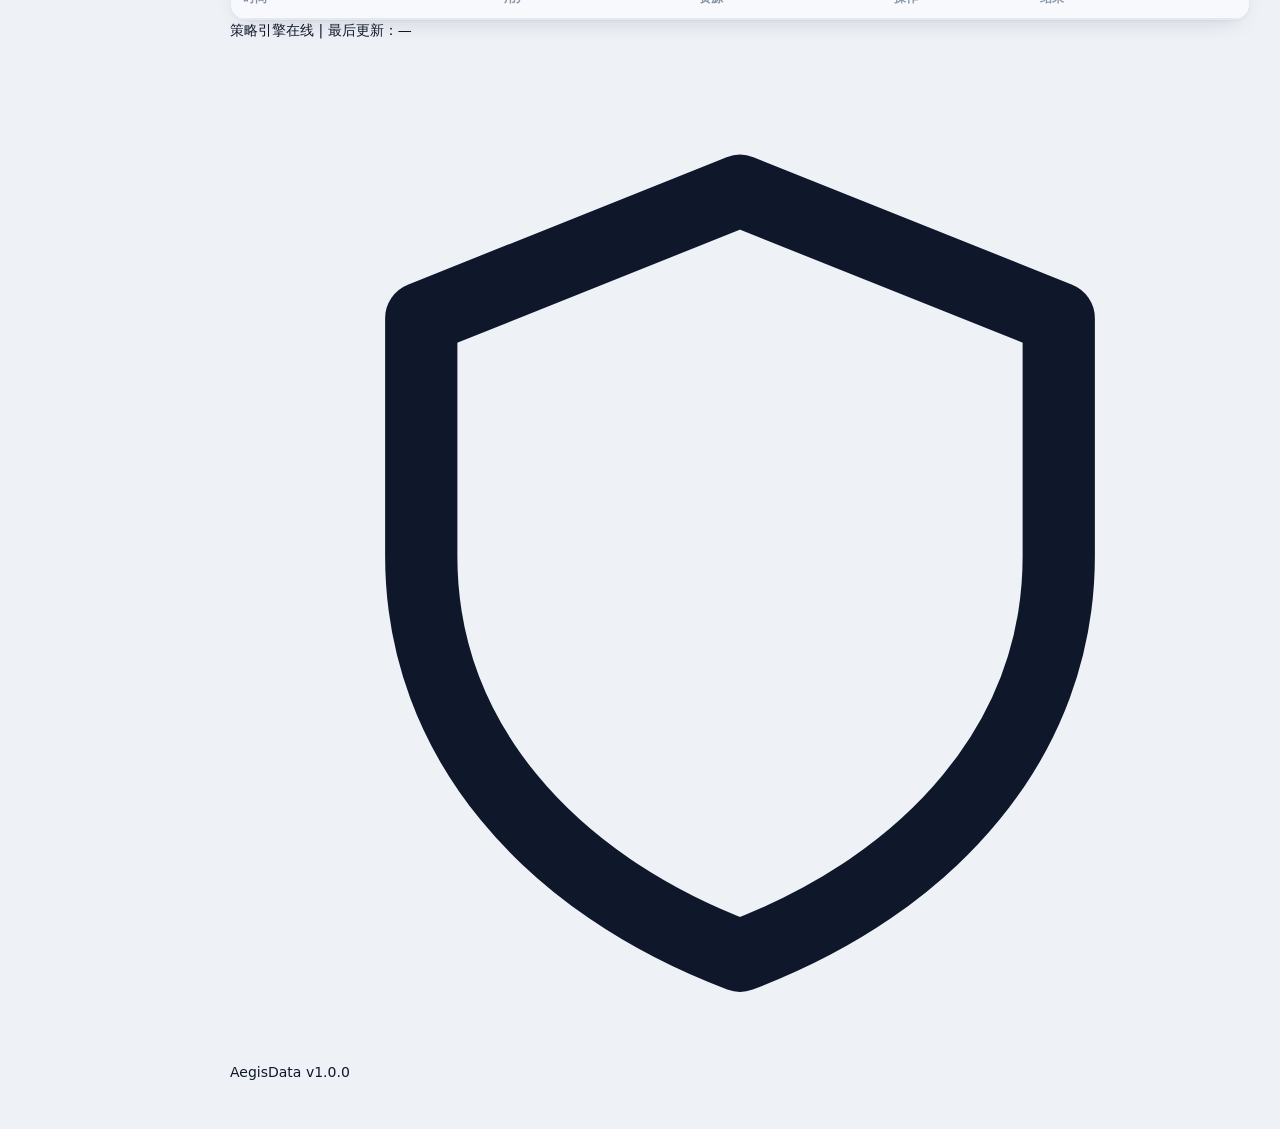
==== commit 5e0cf53e: "Logo 重绘为三层描边盾形；卡片头改为固定高度居中，彻底对齐两栏" ====
--- a/code/index.html
+++ b/code/index.html
@@ -12,56 +12,44 @@
 <!-- ══════════ 顶部栏 ══════════ -->
 <header class="top">
   <a class="top__brand" href="#console">
-                <span class="top__logo" aria-hidden="true">
+                    <span class="top__logo" aria-hidden="true">
       <svg xmlns="http://www.w3.org/2000/svg" viewBox="0 0 200 200" width="200" height="200" role="img" aria-label="AegisData">
   <defs>
-    <linearGradient id="adg" x1="6%" y1="2%" x2="94%" y2="98%">
-      <stop offset="0%"   stop-color="#2b46a8"/>
-      <stop offset="36%"  stop-color="#2f7ec6"/>
-      <stop offset="70%"  stop-color="#3db6cd"/>
-      <stop offset="100%" stop-color="#52dcbe"/>
+    <linearGradient id="adg" x1="0%" y1="10%" x2="88%" y2="100%">
+      <stop offset="0%"   stop-color="#2b3f9e"/>
+      <stop offset="28%"  stop-color="#2f6cc0"/>
+      <stop offset="60%"  stop-color="#37a3c9"/>
+      <stop offset="100%" stop-color="#4ad2c0"/>
     </linearGradient>
-    <linearGradient id="adl" x1="0%" y1="0%" x2="100%" y2="100%">
-      <stop offset="0%"   stop-color="#6ea6e6"/>
-      <stop offset="100%" stop-color="#8cefdc"/>
+    <linearGradient id="adl" x1="10%" y1="0%" x2="90%" y2="100%">
+      <stop offset="0%"   stop-color="#6fa8ec"/>
+      <stop offset="100%" stop-color="#93f0dd"/>
     </linearGradient>
   </defs>
 
   
-  <path fill="none" stroke="url(#adl)" stroke-opacity=".5"
-        stroke-width="7" stroke-linecap="round" stroke-linejoin="round"
-        d="M52 78
-           Q52 62 66 59
-           Q82 56 96 66
-           Q80 50 62 50
-           Q44 50 42 78
-           Q40 110 56 136
-           Q72 162 100 178
-           Q128 162 144 136
-           Q160 110 158 78
-           Q156 50 138 50
-           Q124 50 112 58"/>
+  <path fill="none" stroke="url(#adg)" stroke-width="20"
+        stroke-linecap="round" stroke-linejoin="round"
+        d="M64 44
+           C86 20 110 18 128 32
+           C146 46 162 50 178 46
+           L193 43
+           L172 58
+           C154 68 138 64 124 52
+           C104 36 84 46 76 68
+           Q60 106 76 138
+           Q92 168 118 178
+           Q148 166 156 138
+           Q166 106 152 80"/>
+
   
-  <path fill="none" stroke="url(#adl)" stroke-opacity=".45"
-        stroke-width="4.5" stroke-linecap="round"
-        d="M76 52 Q106 40 138 38 Q166 36 186 27"/>
-
-  
-  <path fill="none" stroke="url(#adg)" stroke-width="19" stroke-linecap="round"
-        d="M62 52 Q96 40 128 38 Q160 36 188 24"/>
-
-  
-  <path fill="none" stroke="url(#adg)"
-        stroke-width="15" stroke-linecap="round" stroke-linejoin="round"
-        d="M34 80
-           Q34 48 66 44
-           Q94 40 112 58
-           Q94 64 78 72
-           Q64 78 52 78
-           Q50 108 60 132
-           Q76 160 100 180
-           Q124 160 140 132
-           Q150 108 148 78"/>
+  <path fill="none" stroke="url(#adl)" stroke-opacity=".68" stroke-width="9"
+        stroke-linecap="round" stroke-linejoin="round"
+        d="M82 64
+           Q66 102 80 134
+           Q94 160 116 168
+           Q140 158 146 132
+           Q154 104 142 84"/>
 </svg>
     </span>
     <span class="top__name">AegisData</span>
